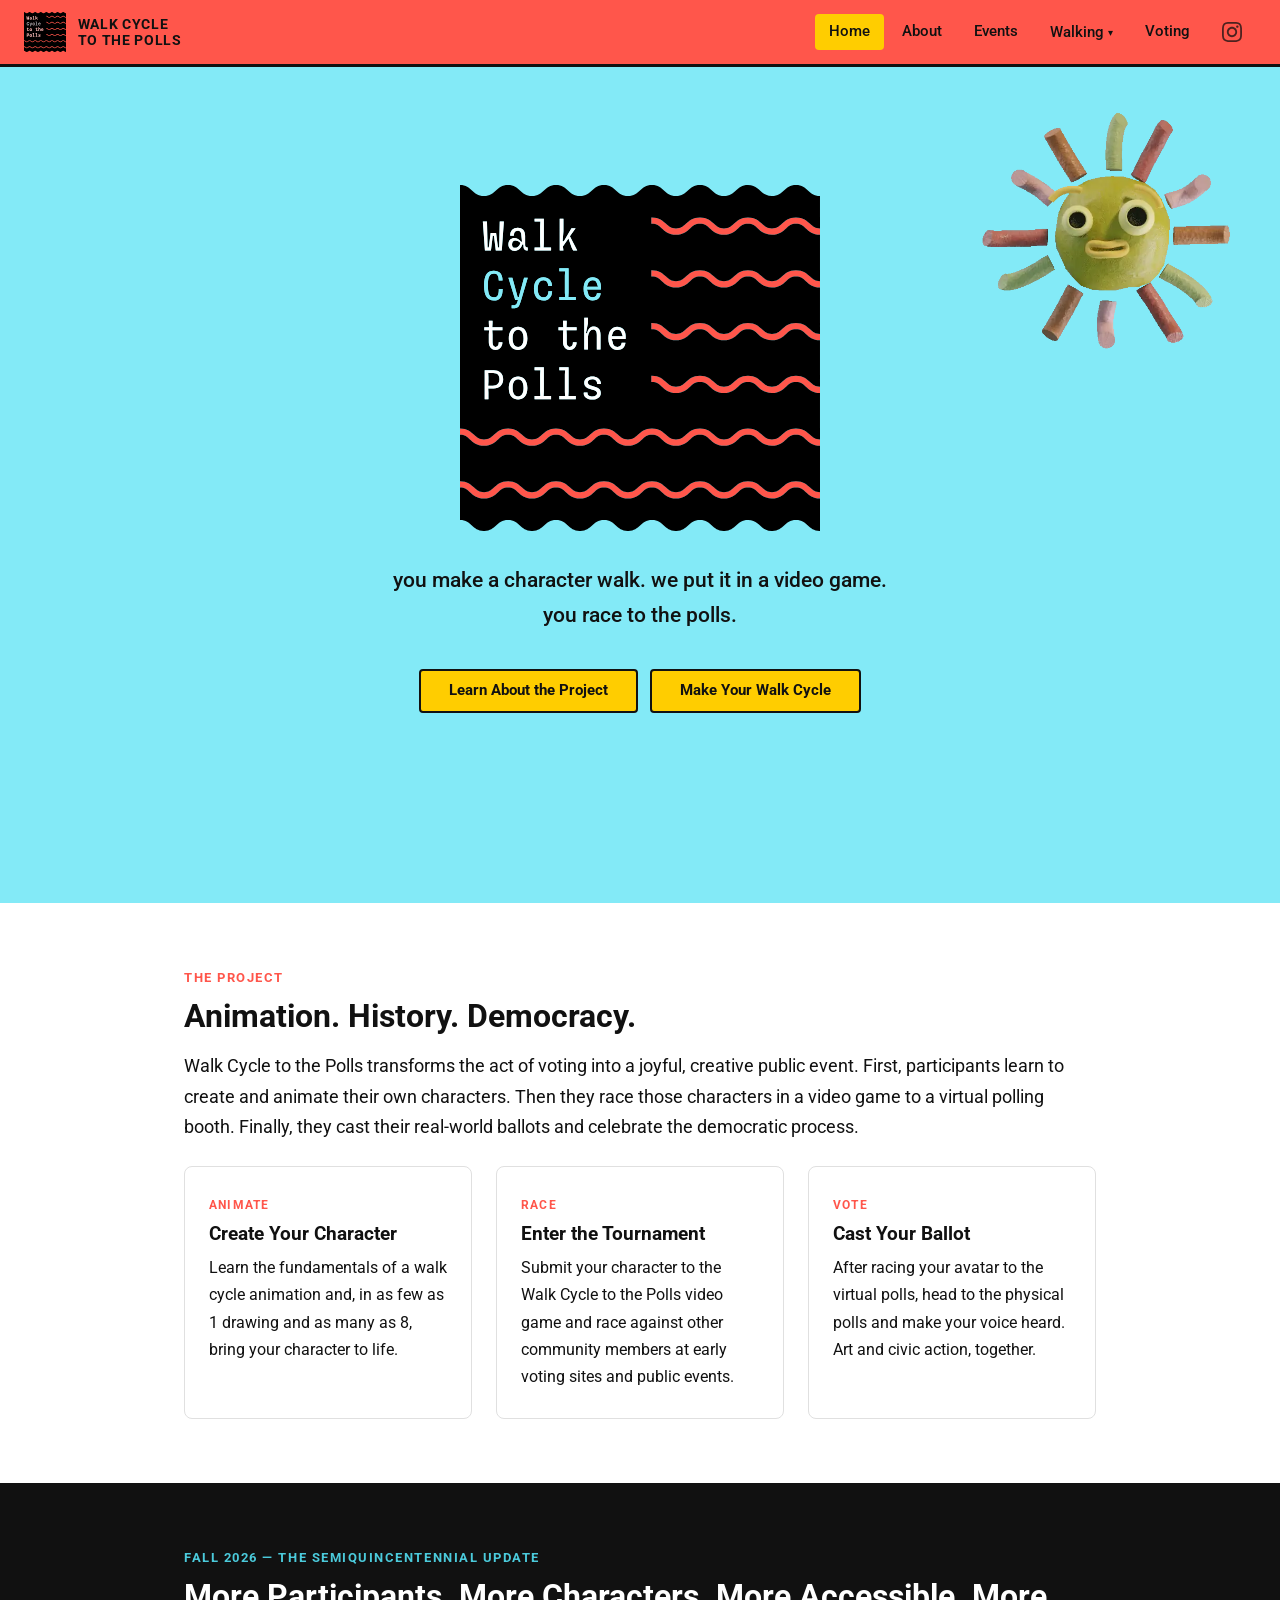
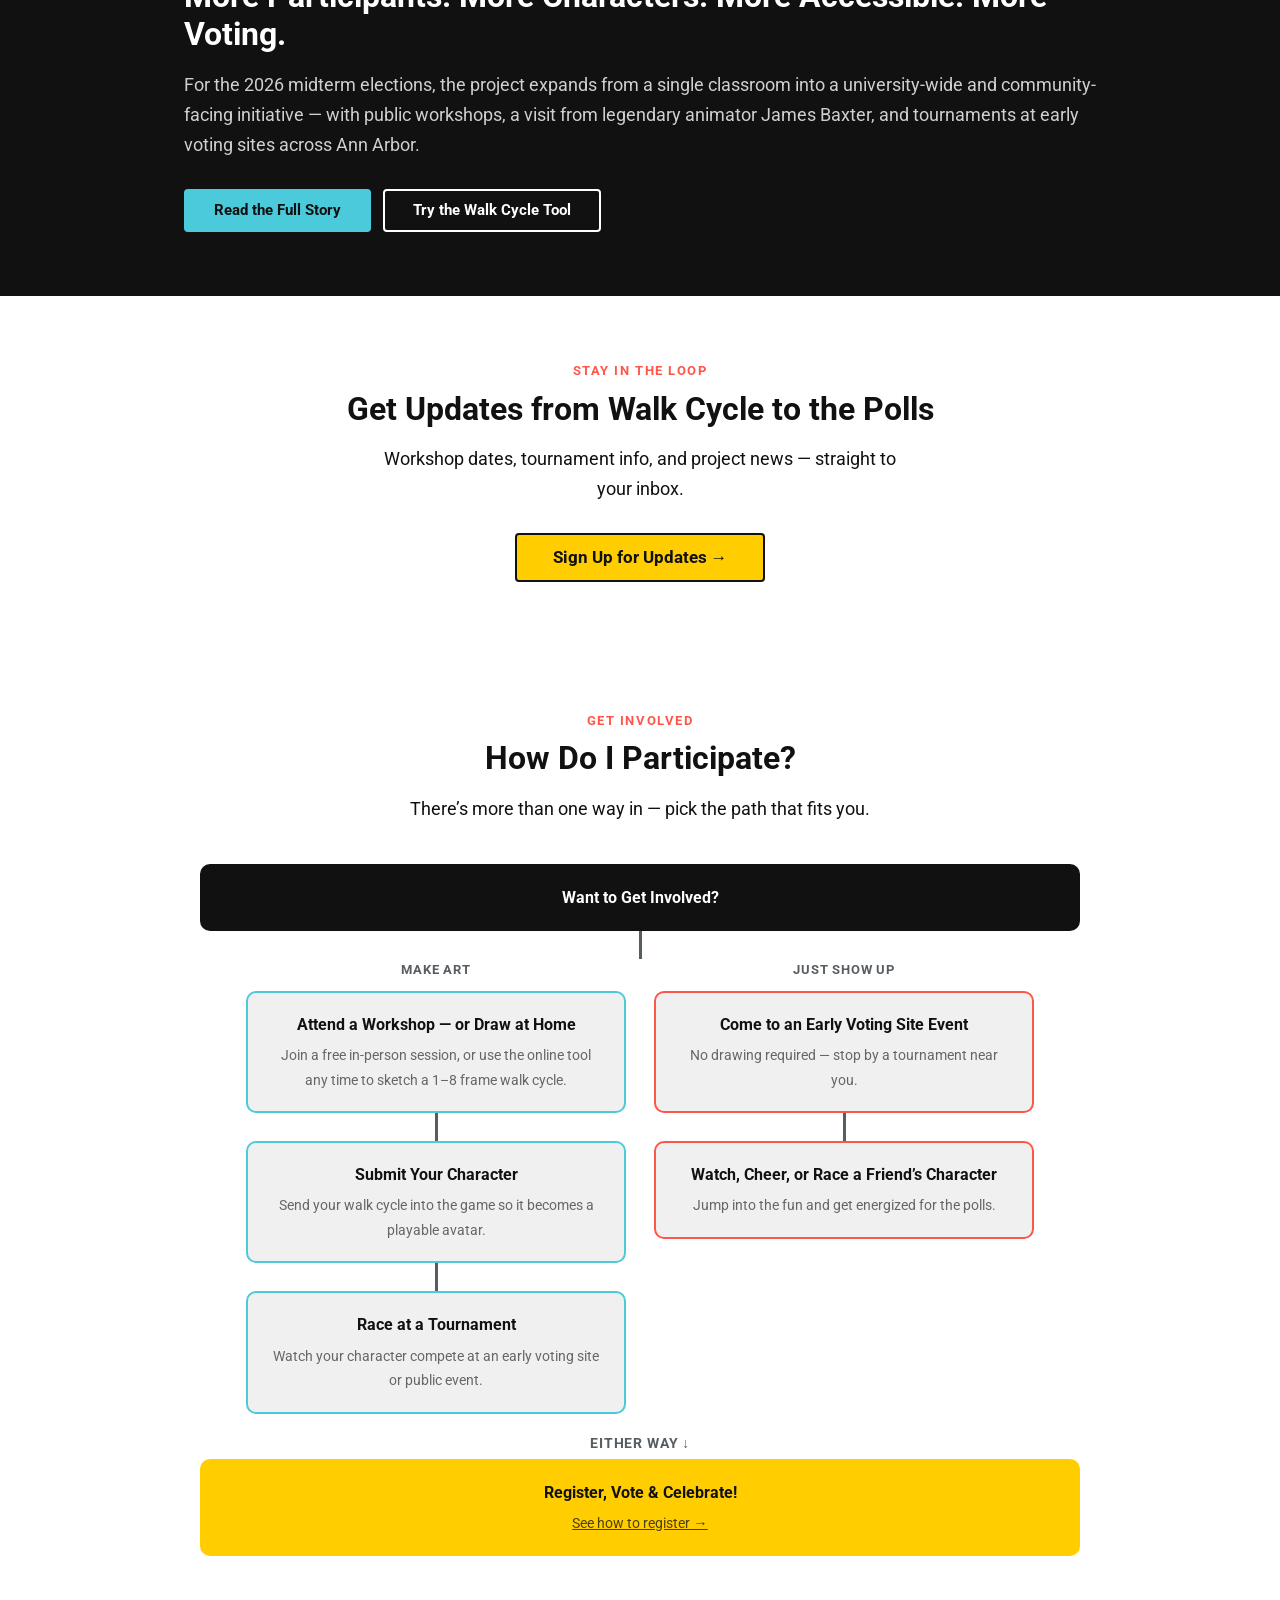
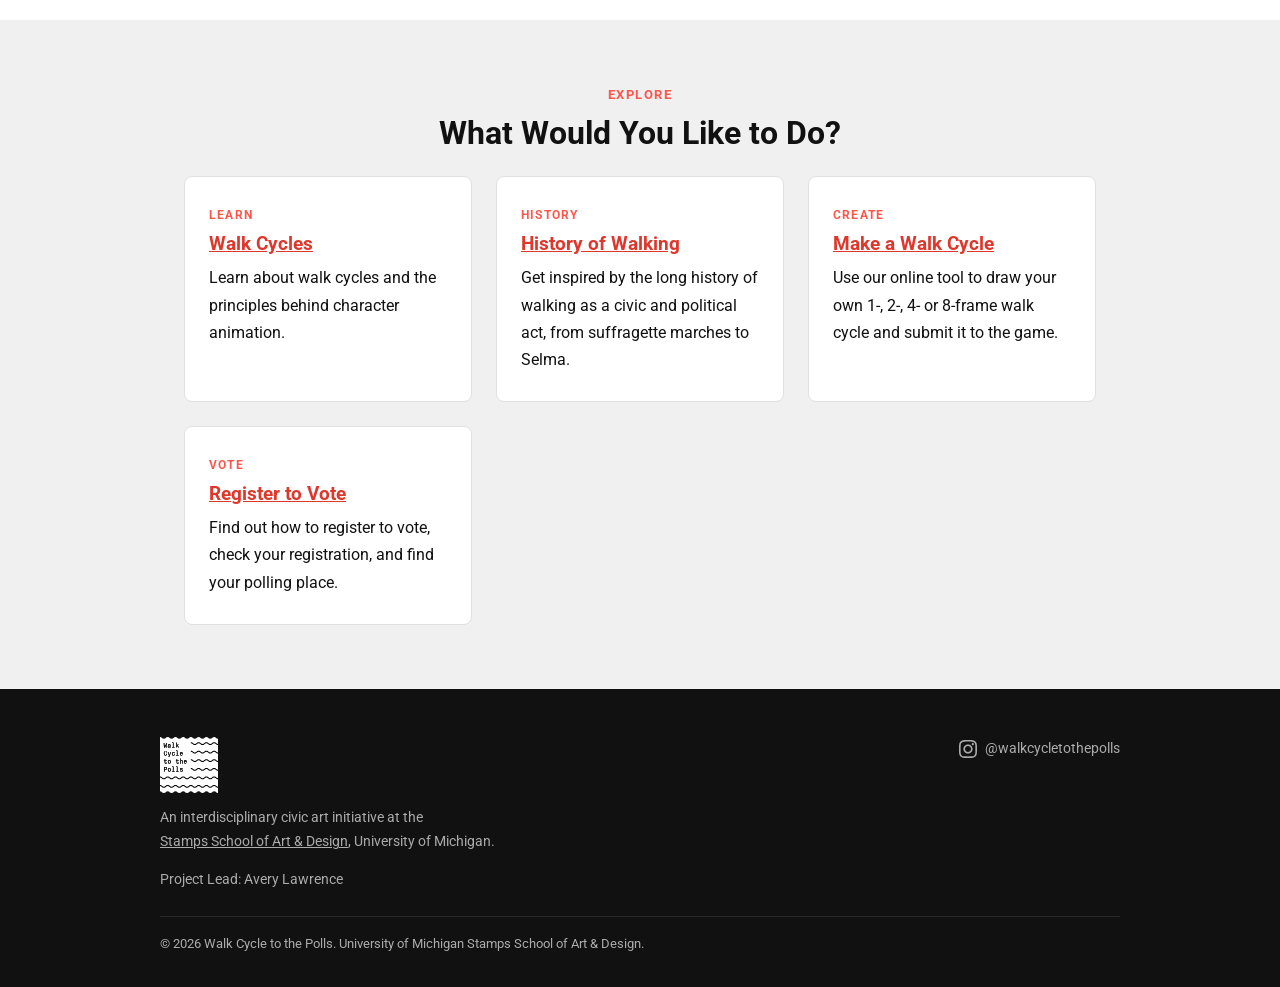
==== index.html @ 1e825559 "Add sun character, How to Submit page, and Sprite Sheet Maker - Home hero: animated blinking sun pin" ====
<!DOCTYPE html>
<html lang="en">
<head>
  <meta charset="UTF-8">
  <meta name="theme-color" content="#ff564b">
  <meta name="viewport" content="width=device-width, initial-scale=1.0">
  <link rel="icon" href="/favicon.ico" sizes="any">
  <link rel="icon" type="image/png" sizes="32x32" href="/favicon-32x32.png">
  <link rel="icon" type="image/png" sizes="16x16" href="/favicon-16x16.png">
  <link rel="apple-touch-icon" href="/apple-touch-icon.png">
  <meta name="description" content="Walk Cycle to the Polls — an animation project and civic celebration bridging walk cycles, civic history, and voter participation.">
  <title>Walk Cycle to the Polls</title>
  <link rel="preconnect" href="https://fonts.googleapis.com">
  <link rel="preconnect" href="https://fonts.gstatic.com" crossorigin>
  <link href="https://fonts.googleapis.com/css2?family=Roboto:wght@400;500;700;900&display=swap" rel="stylesheet">
  <link rel="stylesheet" href="css/style.css?v=12">
  <!-- Open Graph -->
  <meta property="og:type" content="website">
  <meta property="og:title" content="Walk Cycle to the Polls">
  <meta property="og:description" content="An animation project and civic celebration bridging walk cycles, civic history, and voter participation.">
  <meta property="og:image" content="https://www.walkcycletothepolls.com/images/social/og-preview.png">
  <meta property="og:image:width" content="1200">
  <meta property="og:image:height" content="630">
  <meta property="og:url" content="https://www.walkcycletothepolls.com">
  <!-- Twitter -->
  <meta name="twitter:card" content="summary_large_image">
  <meta name="twitter:title" content="Walk Cycle to the Polls">
  <meta name="twitter:description" content="An animation project and civic celebration bridging walk cycles, civic history, and voter participation.">
  <meta name="twitter:image" content="https://www.walkcycletothepolls.com/images/social/og-preview.png">
</head>
<body>

  <a class="skip-link" href="#main-content">Skip to main content</a>

  <!-- Navigation -->
  <nav aria-label="Main navigation">
    <div class="nav-inner">
    <a href="index.html" class="nav-logo" aria-label="Walk Cycle to the Polls — home">
      <img src="graphics/WCTTP-logo-STANDARD.svg" alt="Walk Cycle to the Polls logo">
      <span class="nav-logo-text">Walk Cycle<br>to the Polls</span>
    </a>
    <button class="nav-toggle" id="nav-toggle" aria-expanded="false" aria-controls="nav-links" aria-label="Open menu">☰</button>
    <ul class="nav-links" id="nav-links" role="list">
      <li><a href="index.html" class="active">Home</a></li>
      <li><a href="about.html">About</a></li>
      <li><a href="events.html">Events</a></li>
      <li>
        <button class="nav-parent" aria-expanded="false" aria-haspopup="true">
          Walking <span class="nav-arrow" aria-hidden="true">▾</span>
        </button>
        <ul class="dropdown" role="list">
          <li><a href="walking/walk-cycles.html">Walk Cycles</a></li>
          <li><a href="walking/history.html">History of Walking</a></li>
          <li><a href="walking/make-a-walk-cycle.html">Make a Walk Cycle</a></li>
          <li><a href="walking/how-to-submit.html">How to Submit</a></li>
          <li><a href="walking/sprite-sheet-maker.html">Sprite Sheet Maker</a></li>
          <li><a href="walking/upload-walk-cycle.html">Contribute to the Game!</a></li>
        </ul>
      </li>
      <li><a href="voting.html">Voting</a></li>
      <li>
        <a class="nav-instagram" href="https://www.instagram.com/walkcycletothepolls" target="_blank" rel="noopener noreferrer" aria-label="Walk Cycle to the Polls on Instagram">
          <svg aria-hidden="true" width="20" height="20" viewBox="0 0 24 24" fill="currentColor">
            <path d="M12 2.163c3.204 0 3.584.012 4.85.07 3.252.148 4.771 1.691 4.919 4.919.058 1.265.069 1.645.069 4.849 0 3.205-.012 3.584-.069 4.849-.149 3.225-1.664 4.771-4.919 4.919-1.266.058-1.644.07-4.85.07-3.204 0-3.584-.012-4.849-.07-3.26-.149-4.771-1.699-4.919-4.92-.058-1.265-.07-1.644-.07-4.849 0-3.204.013-3.583.07-4.849.149-3.227 1.664-4.771 4.919-4.919 1.266-.057 1.645-.069 4.849-.069zm0-2.163c-3.259 0-3.667.014-4.947.072-4.358.2-6.78 2.618-6.98 6.98-.059 1.281-.073 1.689-.073 4.948 0 3.259.014 3.668.072 4.948.2 4.358 2.618 6.78 6.98 6.98 1.281.058 1.689.072 4.948.072 3.259 0 3.668-.014 4.948-.072 4.354-.2 6.782-2.618 6.979-6.98.059-1.28.073-1.689.073-4.948 0-3.259-.014-3.667-.072-4.947-.196-4.354-2.617-6.78-6.979-6.98-1.281-.059-1.69-.073-4.949-.073zm0 5.838c-3.403 0-6.162 2.759-6.162 6.162s2.759 6.163 6.162 6.163 6.162-2.759 6.162-6.163c0-3.403-2.759-6.162-6.162-6.162zm0 10.162c-2.209 0-4-1.79-4-4 0-2.209 1.791-4 4-4s4 1.791 4 4c0 2.21-1.791 4-4 4zm6.406-11.845c-.796 0-1.441.645-1.441 1.44s.645 1.44 1.441 1.44c.795 0 1.439-.645 1.439-1.44s-.644-1.44-1.439-1.44z"/>
          </svg>
        </a>
      </li>
    </ul>
    </div>
  </nav>

  <div class="page-wrapper">
    <main id="main-content">

      <!-- Hero -->
      <section class="hero" aria-label="Welcome">
        <div class="hero__logo-wrap">
          <!-- Blinking sun character — pinned to the top-right of the sky on desktop; on phones it hugs the logo's top-right corner. Sits behind the logo where they overlap. -->
          <picture class="hero__sun" aria-hidden="true">
            <source srcset="images/sun-character/SUN-v2-static.webp" media="(prefers-reduced-motion: reduce)" type="image/webp">
            <source srcset="images/sun-character/SUN-v2-BLINKING.webp" type="image/webp">
            <img src="images/sun-character/SUN-v2-BLINKING-64frames-12fps.gif" alt="" width="512" height="512">
          </picture>
          <img
            class="hero__logo"
            src="graphics/WCTTP-logo-STANDARD.svg"
            alt="Walk Cycle to the Polls logo"
          >
        </div>
        <p class="hero__tagline">you make a character walk. we put it in a video game. you race to the polls.</p>
        <div class="btn-group" style="justify-content:center; position:relative; z-index:2;">
          <a class="btn btn--black" href="about.html">Learn About the Project</a>
          <a class="btn btn--white" href="walking/make-a-walk-cycle.html">Make Your Walk Cycle</a>
        </div>

        <!-- Walking character parade — student walk cycles, Stamps School of Art & Design, U-M -->
        <div class="hero__character-strip" aria-hidden="true" id="parade-strip"></div>

        <script>
          (function() {
            if (window.matchMedia('(prefers-reduced-motion: reduce)').matches) return;

            var paradeGifs = [
              'images/Fuqua-Cal-WALK.2-transparent.gif',
              'images/Biebel-Grace-P.3-FINAL.gif',
              'images/Gasser-Elisa-P.3-FINAL.gif',
              'images/Glynn-Olivia-P.3-FINAL.gif',
              'images/Hoppe-Jane-P.3-FINAL.gif',
              'images/Moreno-Ivan-P.3-FINAL.gif',
              'images/Muqit-Shafiq-P.3-FINAL.gif',
              'images/Nguyen-Alex-P.3-FINAL.gif',
              'images/Peng-Michelle-P.3-FINAL.gif',
              'images/St.Cyr-Oliver-P.3-FINAL.gif',
              'images/Weinberg-Veronica-P.3-FINAL.gif',
              'images/White-Nala-P.3-FINAL.gif',
              'images/Williamson-Sophia-P.3-FINAL.gif'
            ];

            paradeGifs.sort(function() { return Math.random() - 0.5; });

            var strip = document.getElementById('parade-strip');
            var screenW = window.innerWidth;
            var endX = screenW + 140; // destination: just off-screen right

            function launch(img, speed) {
              var dist = endX + 120; // total pixels to travel from -120px to endX
              img.style.transition = 'none';
              img.style.left = '-120px'; // start off-screen left
              // Double rAF ensures the browser paints the reset position before the transition begins
              requestAnimationFrame(function() {
                requestAnimationFrame(function() {
                  img.style.transition = 'left ' + (dist / speed).toFixed(1) + 's linear';
                  img.style.left = endX + 'px';
                });
              });
            }

            paradeGifs.forEach(function(src, i) {
              var img = document.createElement('img');
              img.src = src;
              img.alt = '';
              img.setAttribute('role', 'presentation');
              img.style.cssText = 'position:absolute;bottom:0;height:90px;width:auto;left:-120px;';
              strip.appendChild(img);

              // Each character gets a slightly different speed (100–140px/s) so they drift apart over time
              var speed = 100 + Math.random() * 40;

              // Stagger entries: 1.2 s apart so the screen fills naturally rather than flooding all at once
              setTimeout(function() {
                launch(img, speed);
                img.addEventListener('transitionend', function() { launch(img, speed); });
              }, i * 1200);
            });
          })();
        </script>

      </section>

      <!-- What is WCTTP -->
      <section class="section" aria-labelledby="intro-heading">
        <div class="container">
          <span class="eyebrow">The Project</span>
          <h2 id="intro-heading">Animation. History. Democracy.</h2>
          <p class="lead">Walk Cycle to the Polls transforms the act of voting into a joyful, creative public event. First, participants learn to create and animate their own characters. Then they race those characters in a video game to a virtual polling booth. Finally, they cast their real-world ballots and celebrate the democratic process.</p>
          <div class="card-grid mt-24">
            <div class="card">
              <div class="card__label">Animate</div>
              <h3>Create Your Character</h3>
              <p>Learn the fundamentals of a walk cycle animation and, in as few as 1 drawing and as many as 8, bring your character to life.</p>
            </div>
            <div class="card">
              <div class="card__label">Race</div>
              <h3>Enter the Tournament</h3>
              <p>Submit your character to the Walk Cycle to the Polls video game and race against other community members at early voting sites and public events.</p>
            </div>
            <div class="card">
              <div class="card__label">Vote</div>
              <h3>Cast Your Ballot</h3>
              <p>After racing your avatar to the virtual polls, head to the physical polls and make your voice heard. Art and civic action, together.</p>
            </div>
          </div>
        </div>
      </section>

      <!-- 2026 highlight -->
      <section class="section section--black" aria-labelledby="2026-heading">
        <div class="container">
          <span class="eyebrow">Fall 2026 — The Semiquincentennial Update</span>
          <h2 id="2026-heading" style="color:var(--white);">More Participants. More Characters. More Accessible. More Voting.</h2>
          <p class="lead" style="color:rgba(255,255,255,0.8);">For the 2026 midterm elections, the project expands from a single classroom into a university-wide and community-facing initiative — with public workshops, a visit from legendary animator James Baxter, and tournaments at early voting sites across Ann Arbor.</p>
          <div class="btn-group">
            <a class="btn btn--orange" href="about.html">Read the Full Story</a>
            <a class="btn btn--outline-white" href="walking/make-a-walk-cycle.html">Try the Walk Cycle Tool</a>
          </div>
        </div>
      </section>

      <!-- Stay in the Loop -->
      <section class="section" aria-labelledby="signup-heading">
        <div class="container text-center">
          <span class="eyebrow">Stay in the Loop</span>
          <h2 id="signup-heading">Get Updates from Walk Cycle to the Polls</h2>
          <p class="lead" style="max-width:520px; margin:12px auto 28px;">Workshop dates, tournament info, and project news — straight to your inbox.</p>
          <a
            class="btn btn--black"
            href="https://docs.google.com/forms/d/e/1FAIpQLScWQFDRftqZCxOscR_pRrbF4Js5421euI5GrYRLT9opeWxnPw/viewform"
            target="_blank"
            rel="noopener noreferrer"
            style="font-size:1.05rem; padding:14px 36px;"
          >Sign Up for Updates &rarr;</a>
        </div>
      </section>

      <!-- How Do I Participate? flow chart -->
      <section class="section" aria-labelledby="participate-heading">
        <div class="container text-center">
          <span class="eyebrow">Get Involved</span>
          <h2 id="participate-heading">How Do I Participate?</h2>
          <p class="lead" style="max-width:640px; margin:12px auto 0;">There&rsquo;s more than one way in &mdash; pick the path that fits you.</p>

          <div class="flowchart">
            <div class="flowchart-node flowchart-node--start">Want to Get Involved?</div>
            <div class="flowchart-arrow-down" aria-hidden="true"></div>

            <div class="flowchart-branches">
              <div class="flowchart-lane">
                <div class="flowchart-lane-label">Make Art</div>
                <div class="flowchart-node flowchart-node--teal">
                  Attend a Workshop &mdash; or Draw at Home
                  <p>Join a free in-person session, or use the online tool any time to sketch a 1&ndash;8 frame walk cycle.</p>
                </div>
                <div class="flowchart-arrow-down" aria-hidden="true"></div>
                <div class="flowchart-node flowchart-node--teal">
                  Submit Your Character
                  <p>Send your walk cycle into the game so it becomes a playable avatar.</p>
                </div>
                <div class="flowchart-arrow-down" aria-hidden="true"></div>
                <div class="flowchart-node flowchart-node--teal">
                  Race at a Tournament
                  <p>Watch your character compete at an early voting site or public event.</p>
                </div>
              </div>

              <div class="flowchart-lane">
                <div class="flowchart-lane-label">Just Show Up</div>
                <div class="flowchart-node flowchart-node--coral">
                  Come to an Early Voting Site Event
                  <p>No drawing required &mdash; stop by a tournament near you.</p>
                </div>
                <div class="flowchart-arrow-down" aria-hidden="true"></div>
                <div class="flowchart-node flowchart-node--coral">
                  Watch, Cheer, or Race a Friend&rsquo;s Character
                  <p>Jump into the fun and get energized for the polls.</p>
                </div>
              </div>
            </div>

            <div class="flowchart-converge">Either way &darr;</div>
            <div class="flowchart-node flowchart-node--final">
              Register, Vote &amp; Celebrate!
              <p style="color:var(--black); opacity:0.75;"><a href="voting.html" style="color:var(--black);">See how to register &rarr;</a></p>
            </div>
          </div>
        </div>
      </section>

      <!-- Quick links -->
      <section class="section section--gray" aria-labelledby="explore-heading">
        <div class="container text-center">
          <span class="eyebrow">Explore</span>
          <h2 id="explore-heading">What Would You Like to Do?</h2>
          <div class="card-grid mt-24" style="text-align:left;">
            <div class="card">
              <div class="card__label">Learn</div>
              <h3><a href="walking/walk-cycles.html">Walk Cycles</a></h3>
              <p>Learn about walk cycles and the principles behind character animation.</p>
            </div>
            <div class="card">
              <div class="card__label">History</div>
              <h3><a href="walking/history.html">History of Walking</a></h3>
              <p>Get inspired by the long history of walking as a civic and political act, from suffragette marches to Selma.</p>
            </div>
            <div class="card">
              <div class="card__label">Create</div>
              <h3><a href="walking/make-a-walk-cycle.html">Make a Walk Cycle</a></h3>
              <p>Use our online tool to draw your own 1-, 2-, 4- or 8-frame walk cycle and submit it to the game.</p>
            </div>
            <div class="card">
              <div class="card__label">Vote</div>
              <h3><a href="voting.html">Register to Vote</a></h3>
              <p>Find out how to register to vote, check your registration, and find your polling place.</p>
            </div>
          </div>
        </div>
      </section>

    </main>

    <!-- Footer -->
    <footer>
      <div class="footer-inner">
        <div>
          <div class="footer-logo">
            <img src="graphics/WCTTP-logo-White.svg" alt="Walk Cycle to the Polls">
          </div>
          <div class="footer-copy">
            <p>An interdisciplinary civic art initiative at the<br>
            <a href="https://stamps.umich.edu" target="_blank" rel="noopener noreferrer">Stamps School of Art &amp; Design</a>,
            University of Michigan.</p>
            <p class="mt-8">Project Lead: Avery Lawrence</p>
          </div>
        </div>
        <div class="footer-social">
          <a href="https://www.instagram.com/walkcycletothepolls" target="_blank" rel="noopener noreferrer" aria-label="Walk Cycle to the Polls on Instagram">
            <svg aria-hidden="true" width="18" height="18" viewBox="0 0 24 24" fill="currentColor">
              <path d="M12 2.163c3.204 0 3.584.012 4.85.07 3.252.148 4.771 1.691 4.919 4.919.058 1.265.069 1.645.069 4.849 0 3.205-.012 3.584-.069 4.849-.149 3.225-1.664 4.771-4.919 4.919-1.266.058-1.644.07-4.85.07-3.204 0-3.584-.012-4.849-.07-3.26-.149-4.771-1.699-4.919-4.92-.058-1.265-.07-1.644-.07-4.849 0-3.204.013-3.583.07-4.849.149-3.227 1.664-4.771 4.919-4.919 1.266-.057 1.645-.069 4.849-.069zm0-2.163c-3.259 0-3.667.014-4.947.072-4.358.2-6.78 2.618-6.98 6.98-.059 1.281-.073 1.689-.073 4.948 0 3.259.014 3.668.072 4.948.2 4.358 2.618 6.78 6.98 6.98 1.281.058 1.689.072 4.948.072 3.259 0 3.668-.014 4.948-.072 4.354-.2 6.782-2.618 6.979-6.98.059-1.28.073-1.689.073-4.948 0-3.259-.014-3.667-.072-4.947-.196-4.354-2.617-6.78-6.979-6.98-1.281-.059-1.69-.073-4.949-.073zm0 5.838c-3.403 0-6.162 2.759-6.162 6.162s2.759 6.163 6.162 6.163 6.162-2.759 6.162-6.163c0-3.403-2.759-6.162-6.162-6.162zm0 10.162c-2.209 0-4-1.79-4-4 0-2.209 1.791-4 4-4s4 1.791 4 4c0 2.21-1.791 4-4 4zm6.406-11.845c-.796 0-1.441.645-1.441 1.44s.645 1.44 1.441 1.44c.795 0 1.439-.645 1.439-1.44s-.644-1.44-1.439-1.44z"/>
            </svg>
            @walkcycletothepolls
          </a>
        </div>
      </div>
      <div class="footer-bottom">
        <p>&copy; 2026 Walk Cycle to the Polls. University of Michigan Stamps School of Art &amp; Design.</p>
      </div>
    </footer>
  </div>

  <script src="js/nav.js"></script>
</body>
</html>
---- css/style.css ----
/* ── Walk Cycle to the Polls — Main Stylesheet ─────────────────────────── */

/* Google Fonts loaded in HTML <head> */

:root {
  --orange:      #4bcadb;
  --orange-dark: #3ab8c9;
  --black:       #111111;
  --white:       #FFFFFF;
  --purple:      #ff564b;
  --purple-dark: #e0372c;
  --gray-light:  #f0f0f0;
  --gray-mid:    #E0E0E0;
  --gray:        #666666;
  --text:        #111111;

  --coral:       #ff564b;
  --coral-light: #fa8070;
  --teal:        #4bcadb;
  --teal-dark:   #2f5669;
  --teal-mid:    #40a1b1;
  --yellow:      #ffcd00;
  --charcoal:    #565e62;
  --cream:       #f0f0f0;

  --font: 'Roboto', Arial, sans-serif;
  --nav-height: 64px;
}

/* ── Reset & Base ──────────────────────────────────────────────────────── */
*, *::before, *::after { box-sizing: border-box; margin: 0; padding: 0; }

html { scroll-behavior: smooth; }

body {
  font-family: var(--font);
  font-size: 1rem;
  line-height: 1.7;
  color: var(--text);
  background: var(--white);
}

img { max-width: 100%; height: auto; display: block; }

a {
  color: var(--purple-dark);
  text-decoration: underline;
}
a:hover { color: var(--orange-dark); }
a:focus-visible {
  outline: 3px solid var(--orange);
  outline-offset: 3px;
  border-radius: 2px;
}

/* ── Skip Link (accessibility) ────────────────────────────────────────── */
.skip-link {
  position: absolute;
  top: -100px;
  left: 0;
  background: var(--black);
  color: var(--white);
  padding: 10px 20px;
  font-weight: 700;
  z-index: 9999;
  text-decoration: none;
}
.skip-link:focus { top: 0; }

/* ── Navigation ───────────────────────────────────────────────────────── */
nav {
  position: sticky;
  top: 0;
  z-index: 100;
  background: var(--coral);
  border-bottom: 3px solid var(--black);
}

.nav-inner {
  height: var(--nav-height);
  display: flex;
  align-items: center;
  padding: 0 24px;
  gap: 0;
}

.nav-logo {
  display: flex;
  align-items: center;
  gap: 12px;
  text-decoration: none;
  flex-shrink: 0;
  margin-right: auto;
}
.nav-logo img {
  height: 40px;
  width: auto;
}
.nav-logo-text {
  color: var(--black);
  font-size: 0.85rem;
  font-weight: 700;
  line-height: 1.2;
  text-transform: uppercase;
  letter-spacing: 0.05em;
  display: none; /* shown on larger screens */
}

.nav-links {
  display: flex;
  align-items: center;
  list-style: none;
  gap: 4px;
}

.nav-links > li {
  position: relative;
}

.nav-links > li > a,
.nav-links > li > button.nav-parent {
  display: flex;
  align-items: center;
  gap: 4px;
  height: 36px;
  padding: 0 14px;
  color: var(--black);
  text-decoration: none;
  font-size: 0.95rem;
  font-weight: 500;
  background: none;
  border: none;
  cursor: pointer;
  border-radius: 4px;
  transition: background 0.15s, color 0.15s;
  white-space: nowrap;
  font-family: var(--font);
  box-sizing: border-box;
}
.nav-links > li > a:hover,
.nav-links > li > button.nav-parent:hover,
.nav-links > li > a:focus-visible,
.nav-links > li > button.nav-parent:focus-visible {
  background: var(--yellow);
  color: var(--black);
  outline: none;
}
.nav-links > li > a.active,
.nav-links > li > button.nav-parent.active {
  background: var(--yellow);
  color: var(--black);
}

.nav-arrow {
  font-size: 0.6rem;
  transition: transform 0.2s;
  display: inline-block;
}
.nav-parent[aria-expanded="true"] .nav-arrow {
  transform: rotate(180deg);
}

/* Dropdown */
.dropdown {
  position: absolute;
  top: calc(100% + 4px);
  left: 0;
  background: var(--black);
  border: 1px solid rgba(255,255,255,0.15);
  border-radius: 6px;
  min-width: 200px;
  list-style: none;
  padding: 6px 0;
  opacity: 0;
  visibility: hidden;
  transform: translateY(-6px);
  transition: opacity 0.15s, transform 0.15s, visibility 0.15s;
  box-shadow: 0 8px 24px rgba(0,0,0,0.4);
}
.dropdown.open {
  opacity: 1;
  visibility: visible;
  transform: translateY(0);
}
.dropdown li a {
  display: block;
  padding: 10px 18px;
  color: var(--white);
  text-decoration: none;
  font-size: 0.9rem;
  transition: background 0.12s, color 0.12s;
}
.dropdown li a:hover,
.dropdown li a:focus-visible {
  background: var(--yellow);
  color: var(--black);
  outline: none;
}

/* Hamburger */
.nav-toggle {
  display: none;
  background: none;
  border: none;
  cursor: pointer;
  padding: 8px;
  color: var(--black);
  font-size: 1.5rem;
  line-height: 1;
  margin-left: 12px;
  border-radius: 4px;
}
.nav-toggle:focus-visible {
  outline: 2px solid var(--yellow);
}

/* Instagram link in nav */
.nav-instagram {
  display: flex;
  align-items: center;
  padding: 8px 12px;
  color: var(--black);
  text-decoration: none;
  opacity: 0.75;
  transition: opacity 0.15s, color 0.15s;
  font-size: 1.2rem;
}
.nav-instagram:hover { opacity: 1; color: var(--black); }

/* ── Mobile nav ───────────────────────────────────────────────────────── */
@media (max-width: 768px) {
  .nav-inner {
    padding-left: 16px;
    padding-right: 16px;
  }

  .nav-toggle { display: flex; }

  .nav-links {
    position: fixed;
    top: -100vh;
    left: 0; right: 0;
    background: var(--coral);
    flex-direction: column;
    align-items: stretch;
    padding: 12px 0 24px;
    gap: 0;
    border-top: 1px solid rgba(0,0,0,0.12);
    transition: top 0.25s ease;
    max-height: calc(100vh - var(--nav-height));
    overflow-y: auto;
  }
  .nav-links.open {
    top: var(--nav-height);
  }
  .nav-links > li > a,
  .nav-links > li > button.nav-parent {
    padding: 12px 24px;
    font-size: 1rem;
    border-radius: 0;
    justify-content: space-between;
    width: 100%;
  }
  .dropdown {
    position: static;
    border: none;
    box-shadow: none;
    background: rgba(0,0,0,0.05);
    opacity: 1;
    visibility: visible;
    transform: none;
    border-radius: 0;
    padding: 0;
    display: none;
  }
  .dropdown.open { display: block; }
  .dropdown li a { padding: 10px 40px; }
  .nav-instagram { padding: 12px 24px; }
}

@media (min-width: 900px) {
  .nav-logo-text { display: block; }
}

/* ── Page layout ──────────────────────────────────────────────────────── */
.page-wrapper {
  min-height: calc(100vh - var(--nav-height));
  display: flex;
  flex-direction: column;
}

main {
  flex: 1;
}

.container {
  max-width: 960px;
  margin: 0 auto;
  padding: 0 24px;
}

.container--wide {
  max-width: 1200px;
  margin: 0 auto;
  padding: 0 24px;
}

/* ── Section spacing ──────────────────────────────────────────────────── */
.section {
  padding: 64px 0;
}
.section--orange {
  background: var(--orange);
  color: var(--black);
}
.section--black {
  background: var(--black);
  color: var(--white);
}
.section--gray {
  background: var(--gray-light);
}

/* ── Typography ───────────────────────────────────────────────────────── */
h1 { font-size: clamp(2rem, 5vw, 3.2rem); font-weight: 900; line-height: 1.1; }
h2 { font-size: clamp(1.5rem, 3vw, 2rem); font-weight: 700; line-height: 1.2; margin-bottom: 0.5em; }
h3 { font-size: 1.2rem; font-weight: 700; line-height: 1.3; margin-bottom: 0.4em; }
h4 { font-size: 1rem; font-weight: 700; margin-bottom: 0.3em; }

p { margin-bottom: 1em; }
p:last-child { margin-bottom: 0; }

.lead {
  font-size: 1.15rem;
  line-height: 1.65;
  font-weight: 400;
}

.eyebrow {
  font-size: 0.8rem;
  font-weight: 700;
  letter-spacing: 0.12em;
  text-transform: uppercase;
  color: var(--purple);
  margin-bottom: 8px;
  display: block;
}
.section--black .eyebrow { color: var(--orange); }
.section--orange .eyebrow { color: var(--black); opacity: 0.6; }

/* ── Buttons ──────────────────────────────────────────────────────────── */
.btn {
  display: inline-block;
  padding: 12px 28px;
  font-family: var(--font);
  font-size: 0.95rem;
  font-weight: 700;
  text-decoration: none;
  border-radius: 4px;
  border: 2px solid transparent;
  cursor: pointer;
  transition: background 0.15s, color 0.15s, border-color 0.15s;
  line-height: 1;
}
.btn:focus-visible {
  outline: 3px solid var(--orange);
  outline-offset: 3px;
}
.btn--orange {
  background: var(--orange);
  color: var(--black);
  border-color: var(--orange);
}
.btn--orange:hover { background: var(--orange-dark); border-color: var(--orange-dark); color: var(--black); }
.btn--black {
  background: var(--yellow);
  color: var(--black);
  border-color: var(--black);
}
.btn--black:hover { background: #e6b800; border-color: var(--black); color: var(--black); }
.btn--white {
  background: var(--yellow);
  color: var(--black);
  border-color: var(--black);
}
.btn--white:hover { background: #e6b800; border-color: var(--black); color: var(--black); }
.btn--outline-white {
  background: transparent;
  color: var(--white);
  border-color: var(--white);
}
.btn--outline-white:hover { background: var(--white); color: var(--black); }
.btn--purple {
  background: var(--purple);
  color: var(--white);
  border-color: var(--purple);
}
.btn--purple:hover { background: var(--purple-dark); border-color: var(--purple-dark); color: var(--white); }

.btn-group {
  display: flex;
  flex-wrap: wrap;
  gap: 12px;
  margin-top: 28px;
}

/* ── Hero (home page) ─────────────────────────────────────────────────── */
.hero {
  background: #83eaf7;
  min-height: calc(100vh - var(--nav-height));
  display: flex;
  flex-direction: column;
  align-items: center;
  justify-content: center;
  position: relative;
  overflow: hidden;
  text-align: center;
  padding: 48px 24px 120px;
}

.hero__logo {
  width: min(360px, 80vw);
  margin: 0 auto 32px;
  position: relative;
  z-index: 2;
}

.hero__tagline {
  font-size: clamp(1rem, 2.5vw, 1.3rem);
  font-weight: 500;
  color: var(--black);
  max-width: 520px;
  margin: 0 auto 8px;
  position: relative;
  z-index: 2;
}

/* Sun character — 75% of the hero logo's width, locked to the top-right of the sky.
   z-index 1 keeps it behind the logo (z-index 2) where they overlap on narrow screens. */
.hero__sun {
  position: absolute;
  top: clamp(8px, 3vw, 32px);
  right: clamp(8px, 3vw, 40px);
  width: min(270px, 60vw);
  z-index: 1;
  pointer-events: none;
}
/* Phones: shrink the sun and anchor it to the logo's top-right corner (instead of the hero's),
   so the logo overlaps just its lower-left rays no matter how tall the screen is.
   Desktop: .hero__logo-wrap is static, so the sun stays pinned to the hero corner. */
@media (max-width: 600px) {
  .hero__logo-wrap { position: relative; margin-top: 12vw; }
  .hero__sun { width: 28vw; top: -20vw; right: -8vw; }
}
.hero__sun img { width: 100%; height: auto; }

/* Wavy line background — echoes the logo motif */
.hero__waves {
  position: absolute;
  bottom: 0;
  left: 0;
  right: 0;
  height: 120px;
  z-index: 1;
  pointer-events: none;
}

/* Walking character strip */
.hero__character-strip {
  position: absolute;
  bottom: 40px;
  left: 0;
  right: 0;
  height: 100px;
  overflow: hidden;
  z-index: 2;
  pointer-events: none;
}


/* ── Page hero (inner pages) ──────────────────────────────────────────── */
.page-hero {
  background: var(--black);
  padding: 56px 24px 48px;
  text-align: center;
  color: var(--white);
}
.page-hero h1 { color: var(--white); }
.page-hero .lead { color: rgba(255,255,255,0.8); max-width: 640px; margin: 16px auto 0; }

/* ── Cards ────────────────────────────────────────────────────────────── */
.card-grid {
  display: grid;
  grid-template-columns: repeat(auto-fit, minmax(260px, 1fr));
  gap: 24px;
  margin-top: 32px;
}

.card {
  background: var(--white);
  border: 1px solid var(--gray-mid);
  border-radius: 8px;
  padding: 28px 24px;
}
.section--black .card {
  background: rgba(255,255,255,0.05);
  border-color: rgba(255,255,255,0.15);
  color: var(--white);
}
.card__label {
  font-size: 0.75rem;
  font-weight: 700;
  letter-spacing: 0.1em;
  text-transform: uppercase;
  color: var(--purple);
  margin-bottom: 6px;
}
.section--black .card__label { color: var(--orange); }

/* ── How Do I Participate? flow chart ────────────────────────────────── */
.flowchart { max-width: 880px; margin: 40px auto 0; }
.flowchart-node {
  background: var(--white);
  border: 2px solid var(--black);
  border-radius: 10px;
  padding: 18px 22px;
  text-align: center;
  font-weight: 700;
}
.flowchart-node p {
  font-weight: 400;
  font-size: 0.9rem;
  color: var(--gray);
  margin-top: 6px;
}
.flowchart-node--start { background: var(--black); color: var(--white); border-color: var(--black); }
.flowchart-node--teal { border-color: var(--teal); background: var(--cream); }
.flowchart-node--coral { border-color: var(--coral); background: var(--cream); }
.flowchart-node--final { background: var(--yellow); border-color: var(--yellow); color: var(--black); }
.flowchart-arrow-down {
  width: 3px;
  height: 28px;
  background: var(--charcoal);
  margin: 0 auto;
}
.flowchart-branches {
  display: flex;
  gap: 28px;
  justify-content: center;
  align-items: stretch;
  flex-wrap: wrap;
  margin-top: 0;
}
.flowchart-lane {
  flex: 1 1 300px;
  max-width: 380px;
  display: flex;
  flex-direction: column;
  align-items: stretch;
}
.flowchart-lane-label {
  text-align: center;
  font-size: 0.8rem;
  font-weight: 700;
  text-transform: uppercase;
  letter-spacing: 0.06em;
  color: var(--charcoal);
  margin-bottom: 10px;
}
.flowchart-converge {
  text-align: center;
  color: var(--charcoal);
  font-size: 0.85rem;
  font-weight: 700;
  text-transform: uppercase;
  letter-spacing: 0.06em;
  margin: 18px 0 4px;
}

/* ── Collaborator list ────────────────────────────────────────────────── */
.collaborator {
  padding: 28px 0;
  border-bottom: 1px solid var(--gray-mid);
}
.collaborator:last-child { border-bottom: none; }
.collaborator__name {
  font-size: 1.1rem;
  font-weight: 700;
  color: var(--black);
  margin-bottom: 2px;
}
.collaborator__role {
  font-size: 0.85rem;
  font-weight: 500;
  color: var(--purple);
  margin-bottom: 10px;
  display: block;
}
.collaborator p { color: var(--gray); font-size: 0.95rem; }

/* ── Content sections ─────────────────────────────────────────────────── */
.prose h2 { margin-top: 2em; }
.prose h3 { margin-top: 1.5em; color: var(--purple-dark); }
.prose ul, .prose ol { padding-left: 1.5em; margin-bottom: 1em; }
.prose li { margin-bottom: 0.4em; }
.prose blockquote {
  border-left: 4px solid var(--orange);
  padding-left: 20px;
  margin: 24px 0;
  font-style: italic;
  color: var(--gray);
}

/* ── Tool embed page ──────────────────────────────────────────────────── */
.tool-frame-wrapper {
  width: 100%;
  height: calc(100vh - var(--nav-height) - 80px);
  min-height: 600px;
  border: none;
}
.tool-frame-wrapper iframe {
  width: 100%;
  height: 100%;
  border: none;
  display: block;
}

/* ── Vote page ────────────────────────────────────────────────────────── */
.vote-highlight {
  background: var(--orange);
  border-radius: 8px;
  padding: 40px 36px;
  text-align: center;
  margin: 40px 0;
}
.vote-highlight h2 { font-size: 2rem; }
.vote-highlight p { font-size: 1.1rem; margin: 12px 0 24px; }

/* ── Footer ───────────────────────────────────────────────────────────── */
footer {
  background: var(--black);
  color: rgba(255,255,255,0.65);
  padding: 48px 24px 32px;
  font-size: 0.85rem;
}
.footer-inner {
  max-width: 960px;
  margin: 0 auto;
  display: grid;
  grid-template-columns: 1fr auto;
  gap: 32px;
  align-items: start;
}
.footer-logo img { height: 56px; margin-bottom: 12px; }
.footer-copy { line-height: 1.8; }
.footer-copy a { color: rgba(255,255,255,0.65); }
.footer-copy a:hover { color: var(--orange); }
.footer-social {
  display: flex;
  flex-direction: column;
  align-items: flex-end;
  gap: 8px;
}
.footer-social a {
  color: rgba(255,255,255,0.65);
  text-decoration: none;
  display: flex;
  align-items: center;
  gap: 8px;
  font-size: 0.9rem;
}
.footer-social a:hover { color: var(--orange); }
.footer-bottom {
  max-width: 960px;
  margin: 24px auto 0;
  padding-top: 16px;
  border-top: 1px solid rgba(255,255,255,0.1);
  font-size: 0.8rem;
}

@media (max-width: 600px) {
  .footer-inner { grid-template-columns: 1fr; }
  .footer-social { align-items: flex-start; }
  .section { padding: 48px 0; }
}

/* ── Utility ──────────────────────────────────────────────────────────── */
.text-center { text-align: center; }
.mt-8  { margin-top: 8px; }
.mt-16 { margin-top: 16px; }
.mt-24 { margin-top: 24px; }
.mt-40 { margin-top: 40px; }
.mb-0  { margin-bottom: 0 !important; }
.visually-hidden {
  position: absolute;
  width: 1px; height: 1px;
  padding: 0; margin: -1px;
  overflow: hidden; clip: rect(0,0,0,0);
  white-space: nowrap; border: 0;
}

/* ── Events page ─────────────────────────────────────────────────────── */
.event-block {
  display: grid;
  grid-template-columns: 1fr;
  gap: 12px;
  align-items: start;
}
.event-block__month {
  justify-self: start;
}
@media (min-width: 700px) {
  .event-block {
    grid-template-columns: 120px 1fr;
    gap: 16px;
  }
}

/* ── Reduced motion ───────────────────────────────────────────────────── */
@media (prefers-reduced-motion: reduce) {
  * { transition-duration: 0.01ms !important; animation-duration: 0.01ms !important; }
}

/* ── How to Submit page ───────────────────────────────────────────────── */
.section[id] { scroll-margin-top: var(--nav-height); }
.note { font-size: 0.9rem; color: var(--gray); }
.spec-grid {
  display: grid;
  grid-template-columns: repeat(auto-fit, minmax(160px, 1fr));
  gap: 12px;
  margin: 24px 0 0;
}
.spec {
  border: 2px solid var(--black);
  border-radius: 8px;
  padding: 14px 16px;
  background: var(--white);
}
.spec dt {
  font-size: 0.75rem;
  font-weight: 700;
  letter-spacing: 0.1em;
  text-transform: uppercase;
  color: var(--gray);
}
.spec dd { font-size: 1.15rem; font-weight: 900; line-height: 1.3; }
.path-links { display: grid; gap: 10px; margin-top: 28px; }
.path-links a {
  display: flex;
  align-items: center;
  gap: 14px;
  padding: 12px 16px;
  background: var(--gray-light);
  border-radius: 8px;
  color: var(--black);
  font-weight: 700;
  text-decoration: none;
}
.path-links a:hover { background: var(--yellow); color: var(--black); }
.path-links span {
  flex-shrink: 0;
  width: 32px; height: 32px;
  border-radius: 50%;
  background: var(--teal);
  display: flex; align-items: center; justify-content: center;
  font-weight: 900;
}
.steps li { padding-left: 4px; }
.template-grid {
  display: grid;
  grid-template-columns: repeat(auto-fit, minmax(200px, 1fr));
  gap: 16px;
  margin: 24px 0 12px;
}
.template-card {
  display: flex;
  flex-direction: column;
  gap: 6px;
  padding: 20px;
  border-radius: 8px;
  background: var(--black);
  color: var(--white);
  text-decoration: none;
  transition: transform 0.15s, background 0.15s;
}
.template-card:hover { background: var(--teal-dark); color: var(--white); transform: translateY(-2px); }
.template-card__app { font-size: 1.15rem; font-weight: 900; color: var(--teal); }
.template-card__file { font-size: 0.8rem; color: rgba(255,255,255,0.7); word-break: break-all; line-height: 1.4; }
.template-card__size { margin-top: auto; padding-top: 8px; font-size: 0.85rem; font-weight: 700; color: var(--yellow); }
.tips {
  margin-top: 24px;
  border: 2px solid var(--gray-mid);
  border-radius: 8px;
  padding: 0 20px;
}
.tips summary { cursor: pointer; font-weight: 700; padding: 14px 0; }
.tips__body { padding-bottom: 16px; }
.tips__body h4 { margin-top: 12px; }
.split { display: grid; gap: 32px; align-items: start; }
@media (min-width: 800px) { .split { grid-template-columns: 1fr 1fr; } }
.req-list { list-style: none; padding-left: 0 !important; }
.req-list li { padding-left: 1.4em; position: relative; }
.req-list li::before { content: '\2713'; position: absolute; left: 0; color: var(--coral); font-weight: 900; }
.canvas-anim {
  position: relative;
  width: 100%;
  max-width: 480px;
  margin: 0 auto;
  aspect-ratio: 800 / 868;
}
.canvas-anim img { position: absolute; }
.canvas-anim__bg { inset: 0; width: 100%; height: 100%; }
/* characters sit exactly inside the checkerboard square (132px in, 668px wide in the 800×868 layout) */
.canvas-anim__chars { left: 16.5%; top: 15.207%; width: 83.5%; height: auto; }
.canvas-figure figcaption, .bg-card figcaption p { font-size: 0.9rem; color: var(--gray); }
.canvas-figure figcaption { text-align: center; margin-top: 8px; }
.bg-grid { display: grid; gap: 32px; margin-top: 28px; }
@media (min-width: 800px) { .bg-grid { grid-template-columns: 1.4fr 1fr; } }
.bg-card img { width: 100%; border-radius: 8px; border: 1px solid var(--gray-mid); }
.bg-card figcaption { margin-top: 14px; }
.bg-card h3 { margin-bottom: 6px; }
.bg-card .btn { margin-top: 12px; }

/* ── Sprite Sheet Maker ───────────────────────────────────────────────── */
.ssm-rules {
  background: var(--gray-light);
  border-radius: 8px;
  padding: 20px 24px;
  margin-bottom: 24px;
}
.ssm-rules ul { padding-left: 1.4em; margin: 6px 0 12px; }
.ssm-drop {
  display: flex;
  flex-direction: column;
  align-items: center;
  justify-content: center;
  gap: 6px;
  min-height: 180px;
  padding: 24px;
  border: 3px dashed var(--teal-mid);
  border-radius: 12px;
  background: #eafbfd;
  text-align: center;
  cursor: pointer;
  transition: background 0.15s, border-color 0.15s;
}
.ssm-drop:hover, .ssm-drop.is-over { background: #c9f4f9; border-color: var(--teal-dark); }
.ssm-drop:focus-within { outline: 3px solid var(--orange); outline-offset: 3px; }
.ssm-drop__big { font-size: 1.25rem; font-weight: 900; }
.ssm-drop__small { color: var(--gray); }
.ssm-messages { margin-top: 16px; }
.ssm-msg { padding: 10px 14px; border-radius: 6px; margin-bottom: 8px; border-left: 5px solid; }
.ssm-msg--error { background: #ffe9e7; border-color: var(--coral); }
.ssm-msg--warn  { background: #fff7d6; border-color: var(--yellow); }
.ssm-msg--ok    { background: #e3f8ec; border-color: #2e9b5f; }
.ssm-frames {
  display: grid;
  grid-template-columns: repeat(auto-fill, minmax(88px, 1fr));
  gap: 10px;
  margin-top: 16px;
}
.ssm-thumb canvas, .ssm-preview, .ssm-sheet {
  width: 100%;
  height: auto;
  border-radius: 6px;
  border: 1px solid var(--gray-mid);
  /* checkerboard so transparency is visible */
  background: repeating-conic-gradient(#d9d9d9 0% 25%, #fff 0% 50%) 50% / 16px 16px;
}
.ssm-thumb figcaption { font-size: 0.75rem; line-height: 1.3; margin-top: 4px; overflow-wrap: anywhere; }
.ssm-thumb figcaption span { color: var(--gray); }
.ssm-actions { margin-top: 24px; }
.ssm-confirm { display: flex; gap: 10px; align-items: flex-start; font-weight: 700; cursor: pointer; }
.ssm-confirm input { width: 20px; height: 20px; margin-top: 3px; flex-shrink: 0; }
.btn:disabled { opacity: 0.4; cursor: not-allowed; }
.ssm-btn-plain { background: transparent; border-color: var(--gray-mid); color: var(--black); }
.ssm-btn-plain:hover { border-color: var(--black); }
.ssm-result { margin-top: 40px; padding-top: 32px; border-top: 2px solid var(--gray-mid); }
.ssm-result__row { display: grid; gap: 24px; align-items: center; margin: 16px 0 24px; }
@media (min-width: 640px) { .ssm-result__row { grid-template-columns: 256px 1fr; } }
.ssm-preview { max-width: 256px; }
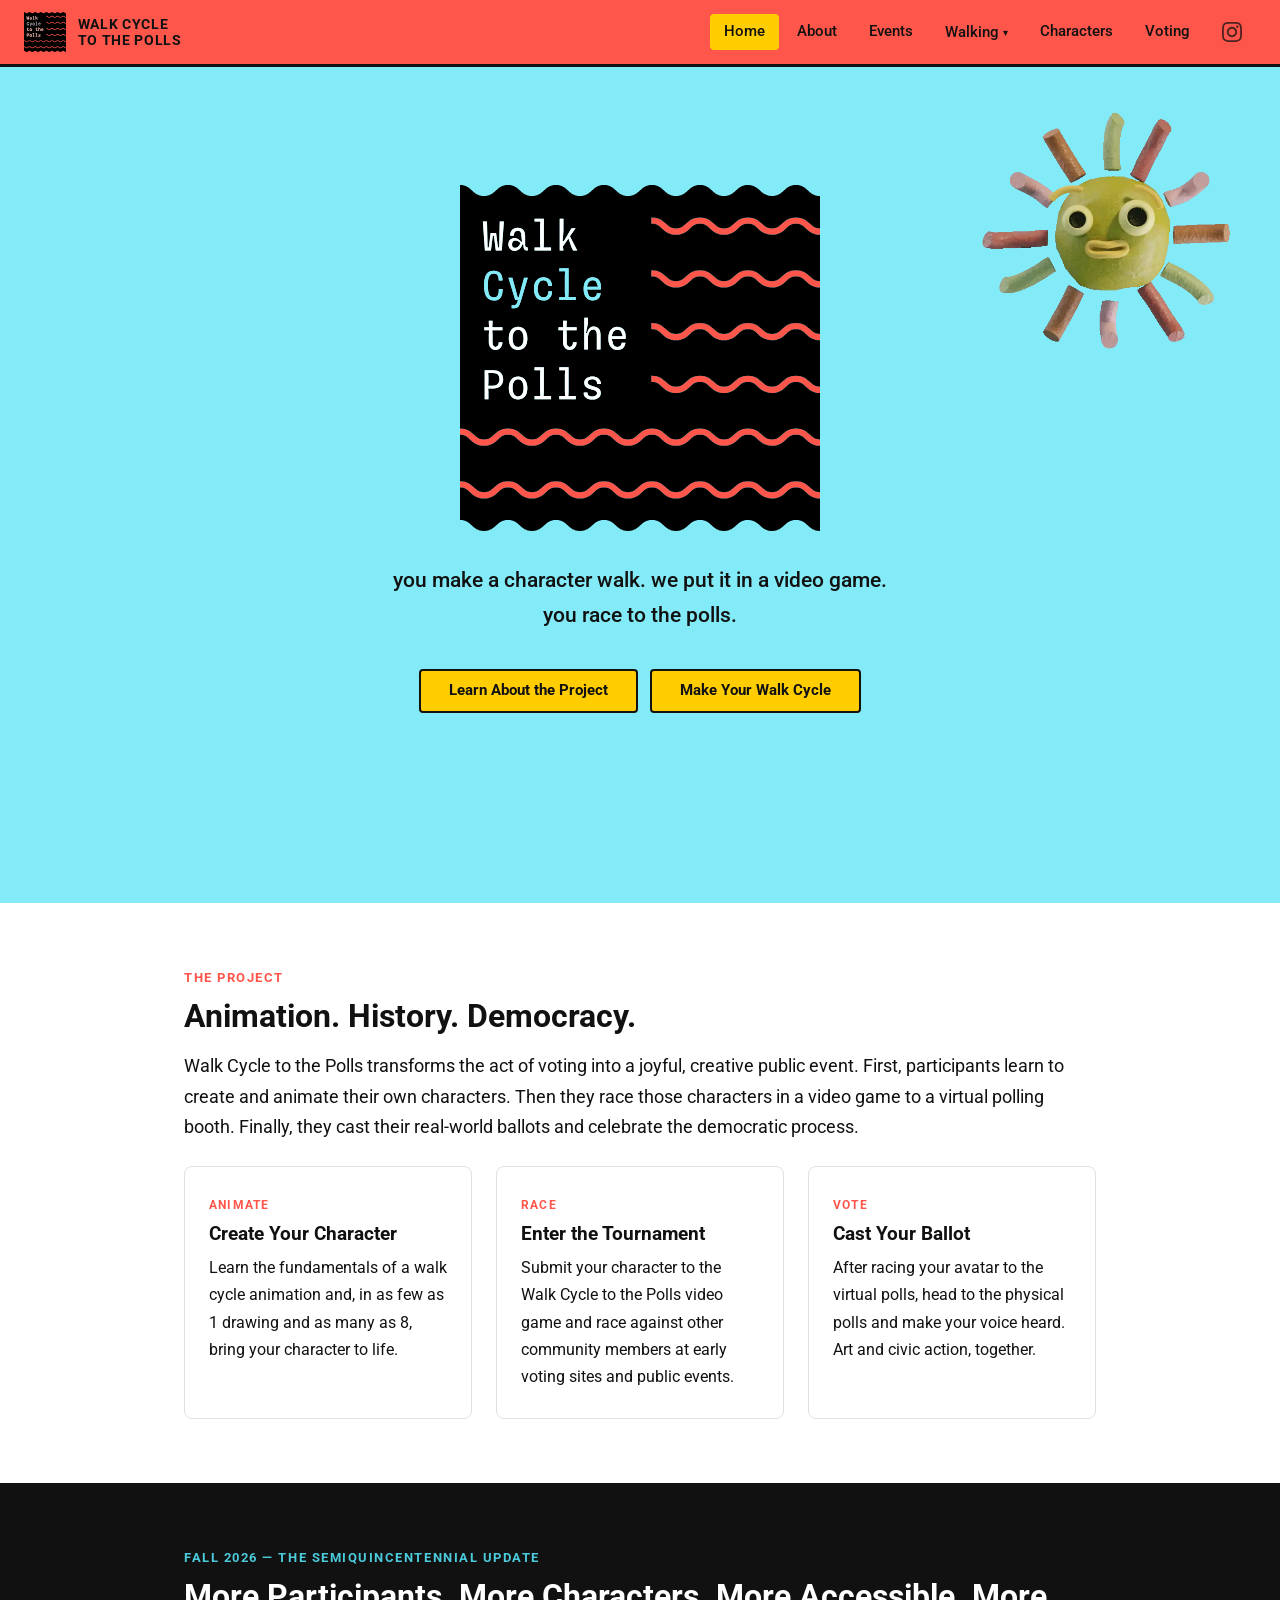
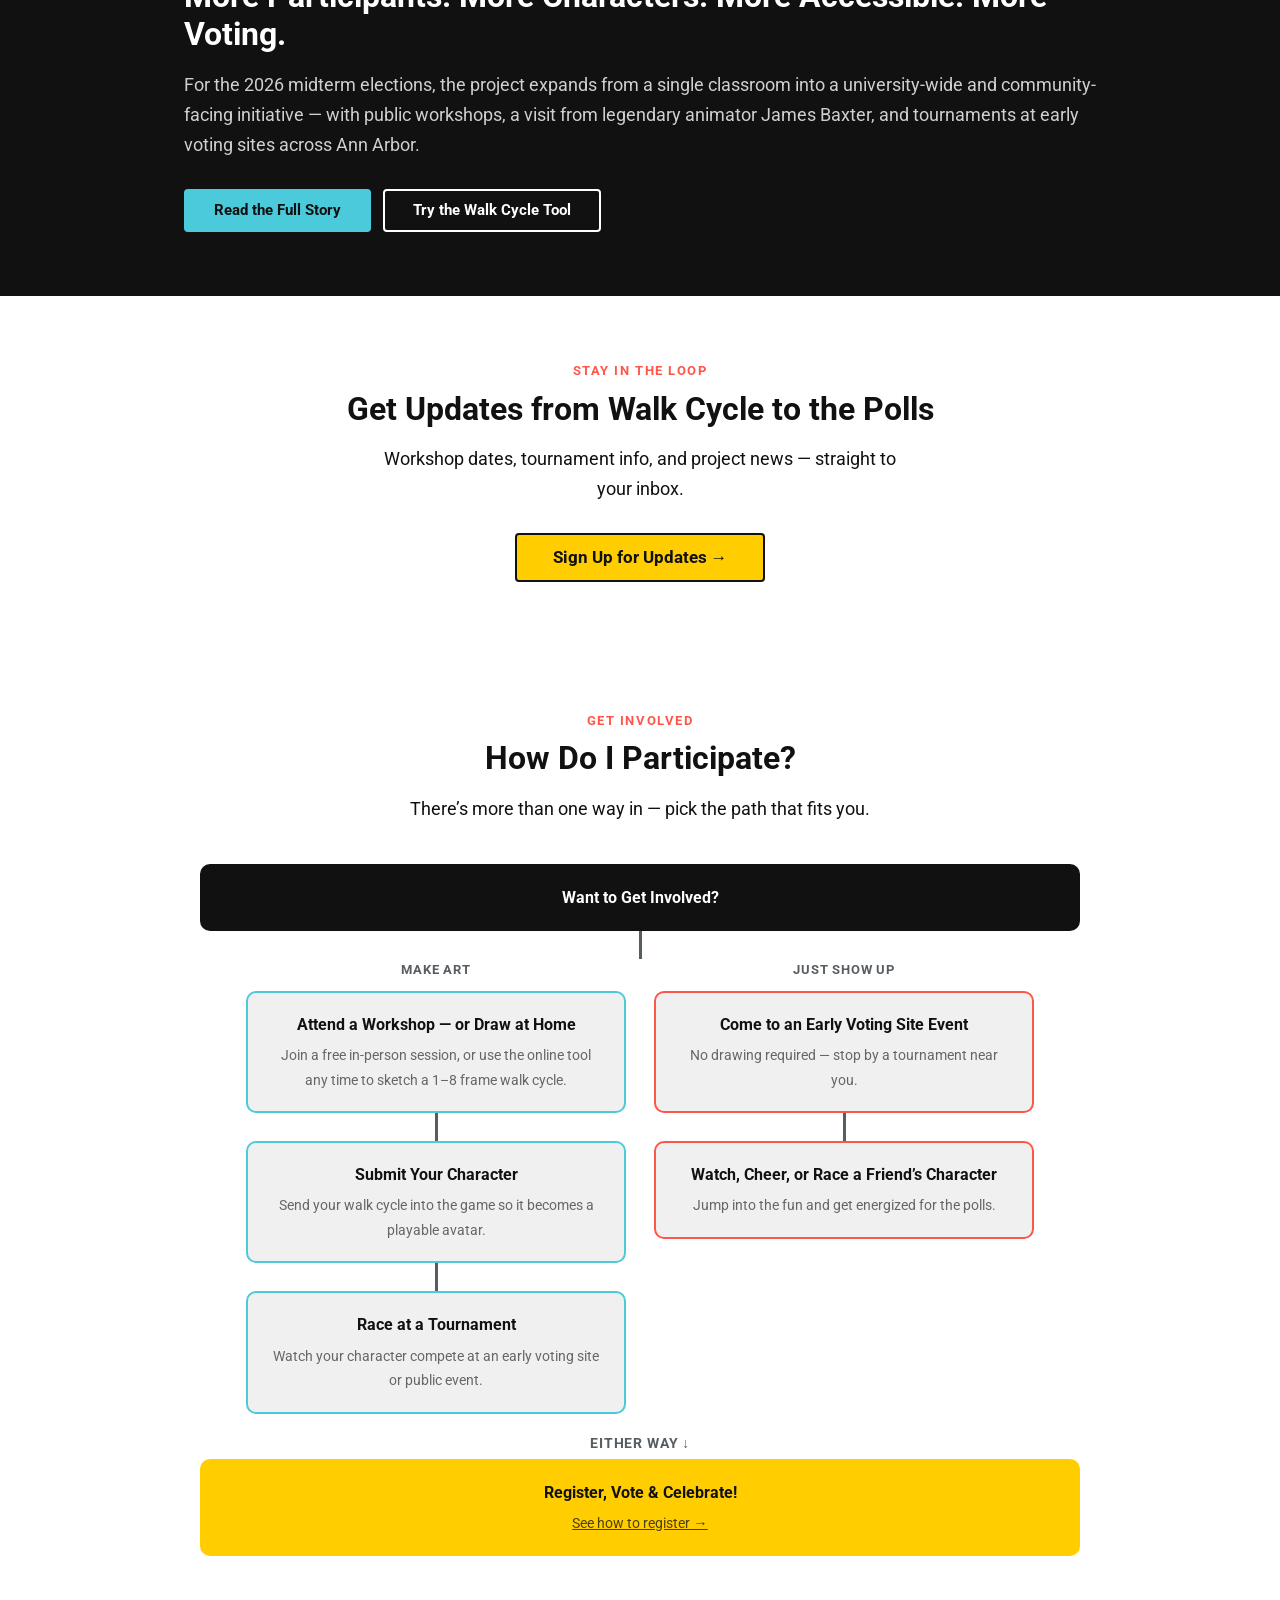
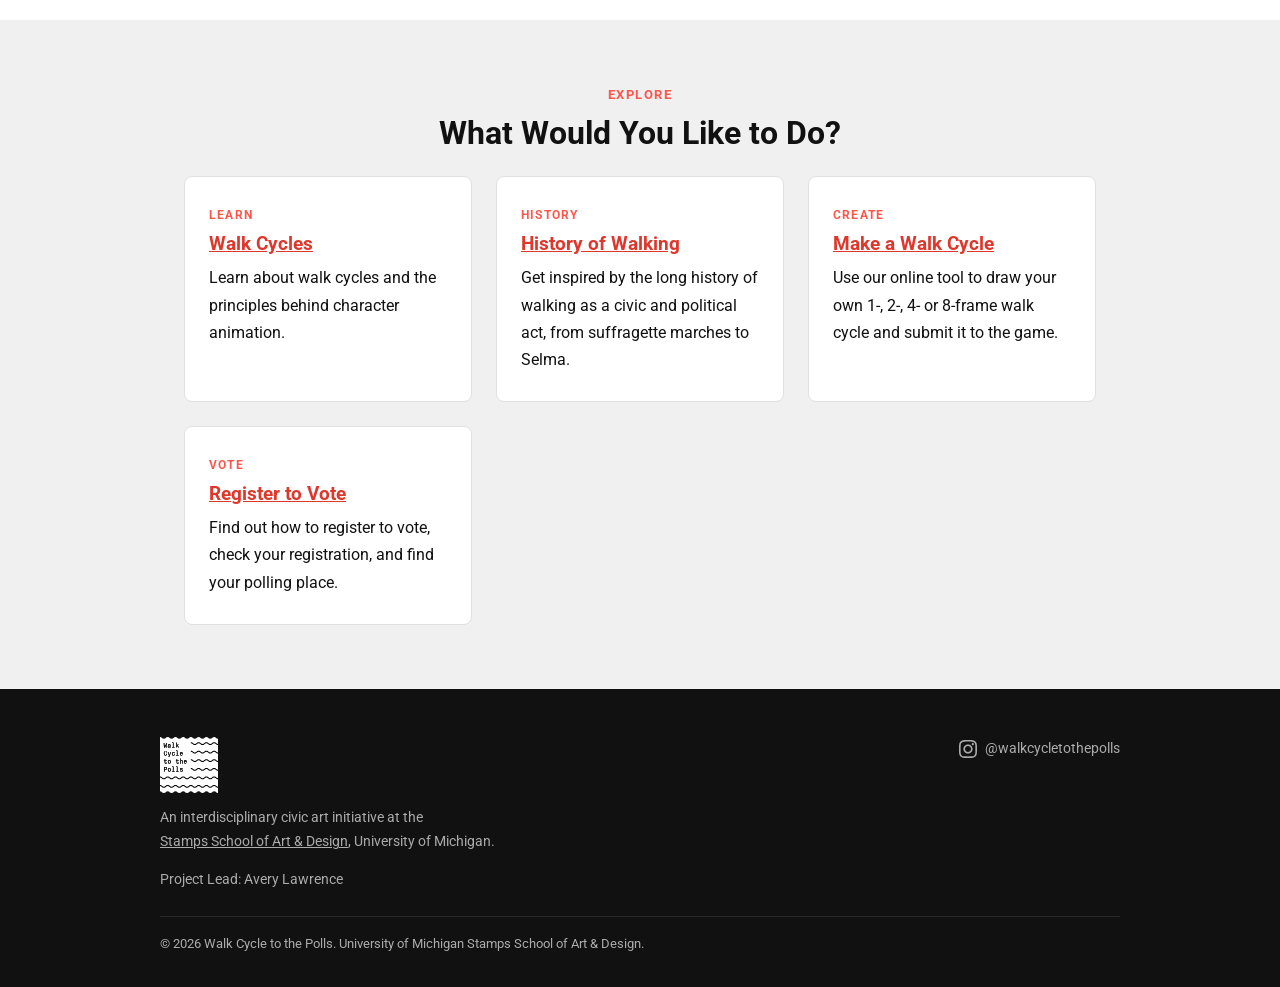
==== commit 28b99413: "Add Characters page, tool layers, Baxter events, press, and partner updates - New characters.html: s" ====
--- a/index.html
+++ b/index.html
@@ -13,7 +13,7 @@
   <link rel="preconnect" href="https://fonts.googleapis.com">
   <link rel="preconnect" href="https://fonts.gstatic.com" crossorigin>
   <link href="https://fonts.googleapis.com/css2?family=Roboto:wght@400;500;700;900&display=swap" rel="stylesheet">
-  <link rel="stylesheet" href="css/style.css?v=12">
+  <link rel="stylesheet" href="css/style.css?v=13">
   <!-- Open Graph -->
   <meta property="og:type" content="website">
   <meta property="og:title" content="Walk Cycle to the Polls">
@@ -57,6 +57,7 @@
           <li><a href="walking/upload-walk-cycle.html">Contribute to the Game!</a></li>
         </ul>
       </li>
+      <li><a href="characters.html">Characters</a></li>
       <li><a href="voting.html">Voting</a></li>
       <li>
         <a class="nav-instagram" href="https://www.instagram.com/walkcycletothepolls" target="_blank" rel="noopener noreferrer" aria-label="Walk Cycle to the Polls on Instagram">
--- a/css/style.css
+++ b/css/style.css
@@ -879,3 +879,110 @@
 .ssm-result__row { display: grid; gap: 24px; align-items: center; margin: 16px 0 24px; }
 @media (min-width: 640px) { .ssm-result__row { grid-template-columns: 256px 1fr; } }
 .ssm-preview { max-width: 256px; }
+
+/* ── Characters page ──────────────────────────────────────────────────── */
+.characters-page { background: #83eaf7; }
+.char-hero { padding: 48px 0 16px; }
+.char-hero__inner { position: relative; }
+.char-hero h1 {
+  font-size: clamp(2.2rem, 7vw, 4.6rem);
+  font-weight: 900;
+  line-height: 1.02;
+  letter-spacing: -0.01em;
+  max-width: 11ch;
+  padding-right: min(26vw, 240px);  /* leave room for the sun on narrow screens */
+  box-sizing: content-box;
+}
+.char-hero__lead { max-width: 560px; margin-top: 16px; font-size: 1.1rem; font-weight: 500; }
+.char-hero__sun {
+  position: absolute;
+  top: -24px;
+  right: 8px;
+  width: min(26vw, 240px);
+  pointer-events: none;
+}
+.char-hero__sun img { width: 100%; height: auto; }
+
+.char-grid-section { padding: 24px 0 72px; }
+.char-grid {
+  list-style: none;
+  display: grid;
+  grid-template-columns: repeat(auto-fill, minmax(150px, 1fr));
+  gap: 36px 28px;
+}
+@media (max-width: 480px) { .char-grid { grid-template-columns: 1fr 1fr; gap: 28px 16px; } }
+
+.char-card { cursor: pointer; outline: none; -webkit-tap-highlight-color: transparent; }
+.char-card:focus-visible .char-card__plate { outline: 3px solid var(--black); outline-offset: 3px; }
+.char-card__stage { position: relative; aspect-ratio: 1; }
+.char-card__circle {
+  position: absolute;
+  inset: 0;
+  border-radius: 50%;
+  background: var(--circle, var(--white));
+  border: 3px solid var(--teal-dark);
+  transition: background 0.15s;
+}
+/* Sprite sheet as a strip inside a one-frame window; stepping it left plays the walk */
+.char-card__sprite { position: absolute; inset: -4% 0 4%; overflow: hidden; }
+.char-card__sprite img {
+  width: calc(var(--frames) * 100%);
+  max-width: none;
+  height: auto;
+}
+@keyframes char-walk { to { transform: translateX(-100%); } }
+@media (prefers-reduced-motion: no-preference) {
+  .char-card.is-active .char-card__sprite img {
+    animation: char-walk calc(var(--frames) / var(--fps) * 1s) steps(var(--frames)) infinite;
+  }
+}
+.char-card__plate {
+  position: relative;
+  z-index: 1;
+  margin: -12% -4% 0;
+  padding: 8px 6px;
+  background: var(--white);
+  border: 3px solid var(--teal-dark);
+  text-align: center;
+  font-family: 'Roboto Mono', ui-monospace, monospace;
+  line-height: 1.35;
+}
+.char-card__name { display: block; font-weight: 700; font-size: 0.85rem; }
+.char-card__artist { display: block; font-weight: 500; font-size: 0.78rem; color: var(--charcoal); }
+
+/* ── Press (about.html) ───────────────────────────────────────────────── */
+.press-list { list-style: none; display: grid; gap: 16px; margin-top: 24px; }
+.press-item {
+  border-left: 6px solid var(--coral);
+  background: var(--gray-light);
+  border-radius: 0 8px 8px 0;
+  padding: 18px 22px;
+}
+.press-item__meta { font-size: 0.85rem; color: var(--gray); text-transform: uppercase; letter-spacing: 0.06em; }
+.press-item__meta strong { color: var(--black); }
+.press-item__title { margin: 6px 0 8px; font-size: 1.25rem; }
+.press-item__title a { color: var(--black); text-decoration: none; }
+.press-item__title a:hover { text-decoration: underline; color: var(--black); }
+.press-item__link { font-weight: 700; font-size: 0.95rem; }
+
+/* ── Event list (events.html) ─────────────────────────────────────────── */
+.event-list { list-style: none; display: grid; gap: 16px; margin-top: 16px; }
+.event-item {
+  border: 2px solid var(--black);
+  border-radius: 8px;
+  padding: 18px 20px;
+}
+.event-item__when { font-weight: 900; color: var(--purple-dark); }
+.event-item__title { font-size: 1.15rem; margin: 4px 0 2px; }
+.event-item__where { color: var(--charcoal); font-weight: 500; }
+.event-item__access {
+  display: inline-block;
+  margin: 8px 0 10px;
+  padding: 2px 10px;
+  border-radius: 999px;
+  background: var(--yellow);
+  font-size: 0.8rem;
+  font-weight: 700;
+}
+.event-item .btn { margin-top: 4px; }
+.event-item__highlight { font-weight: 700; }
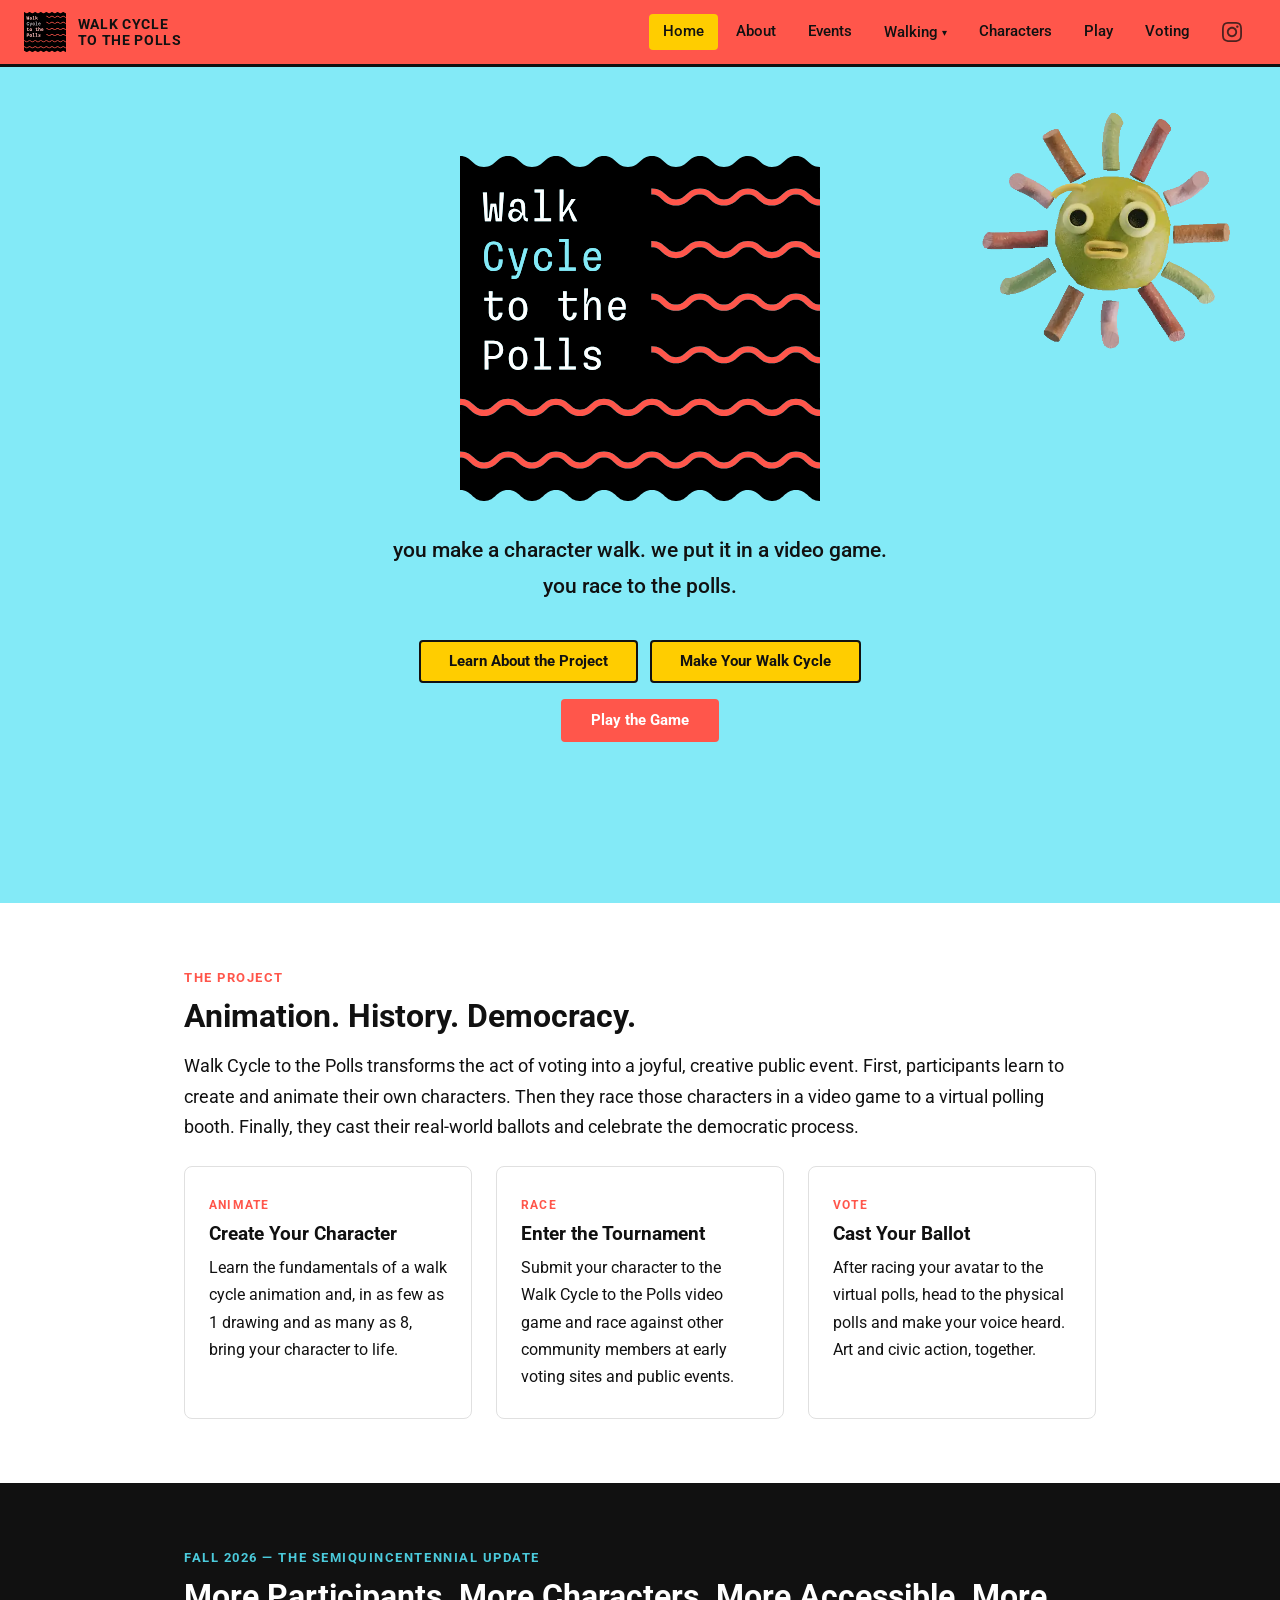
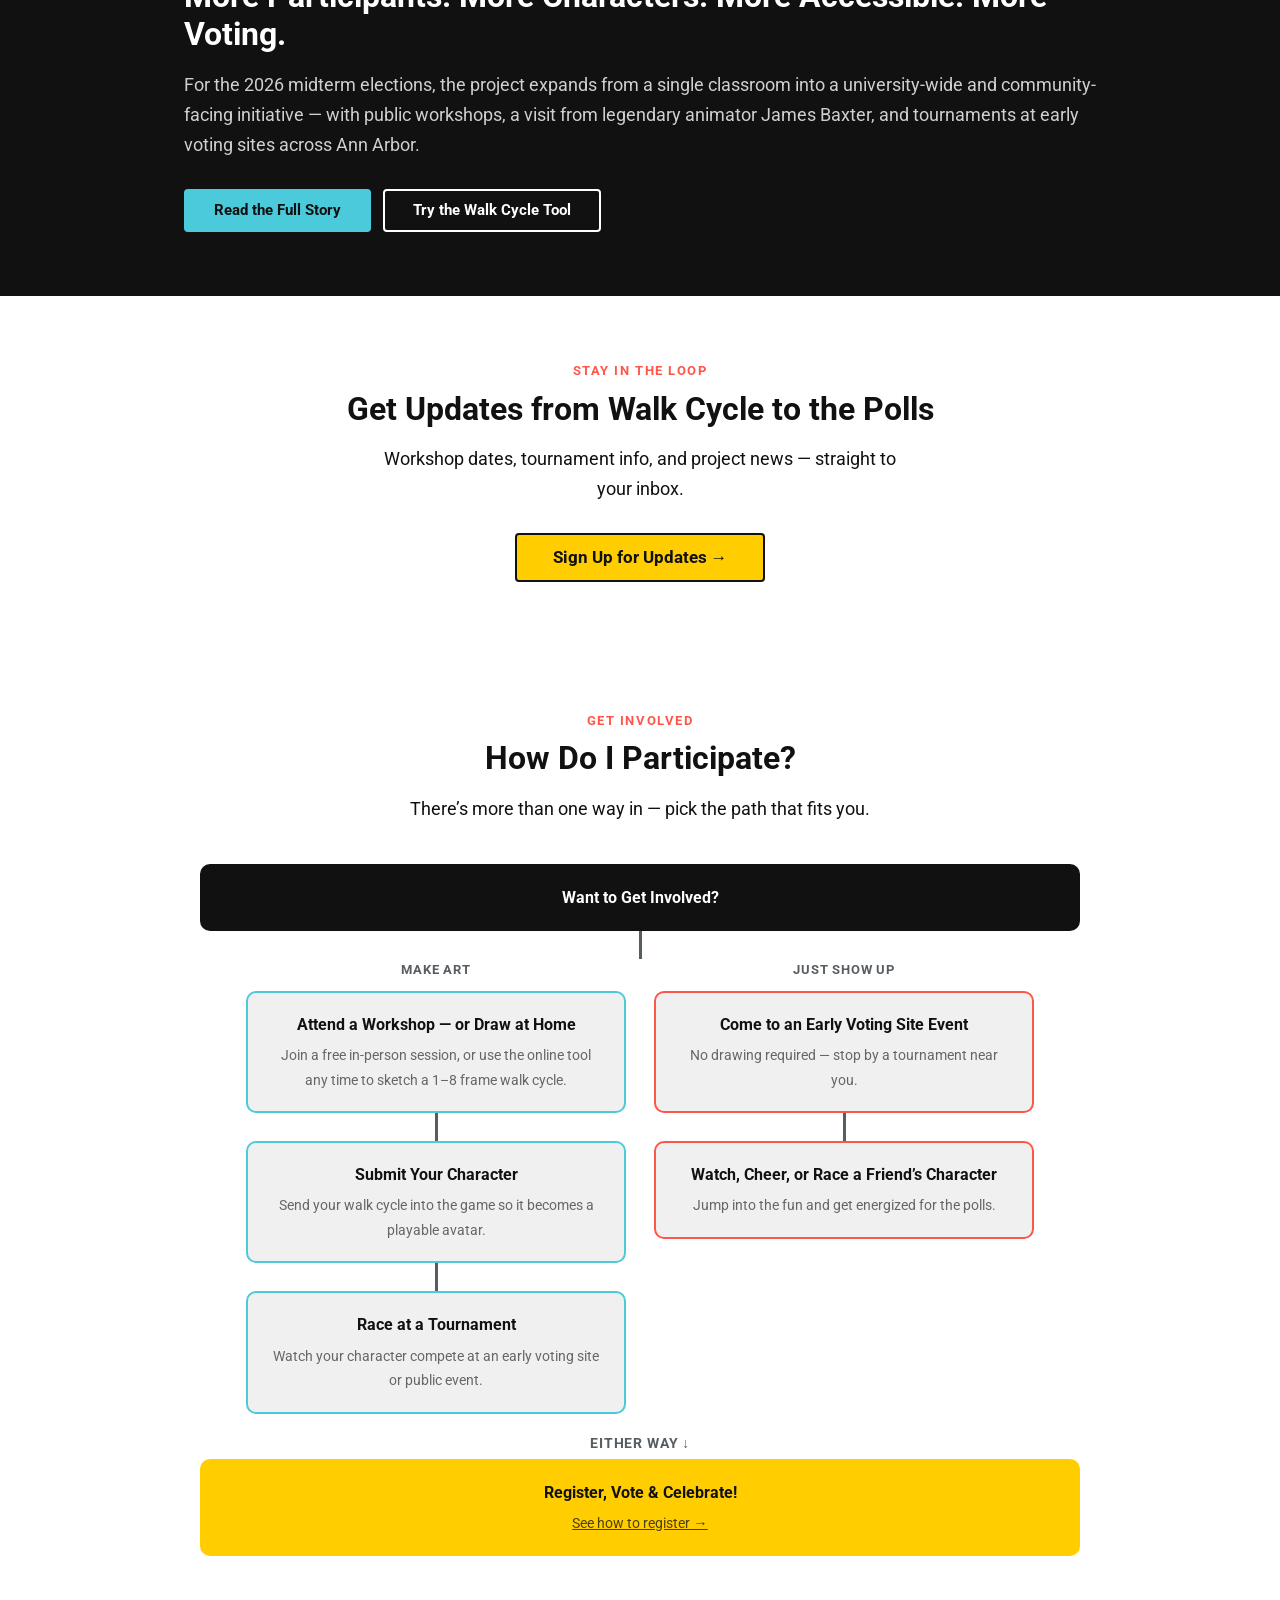
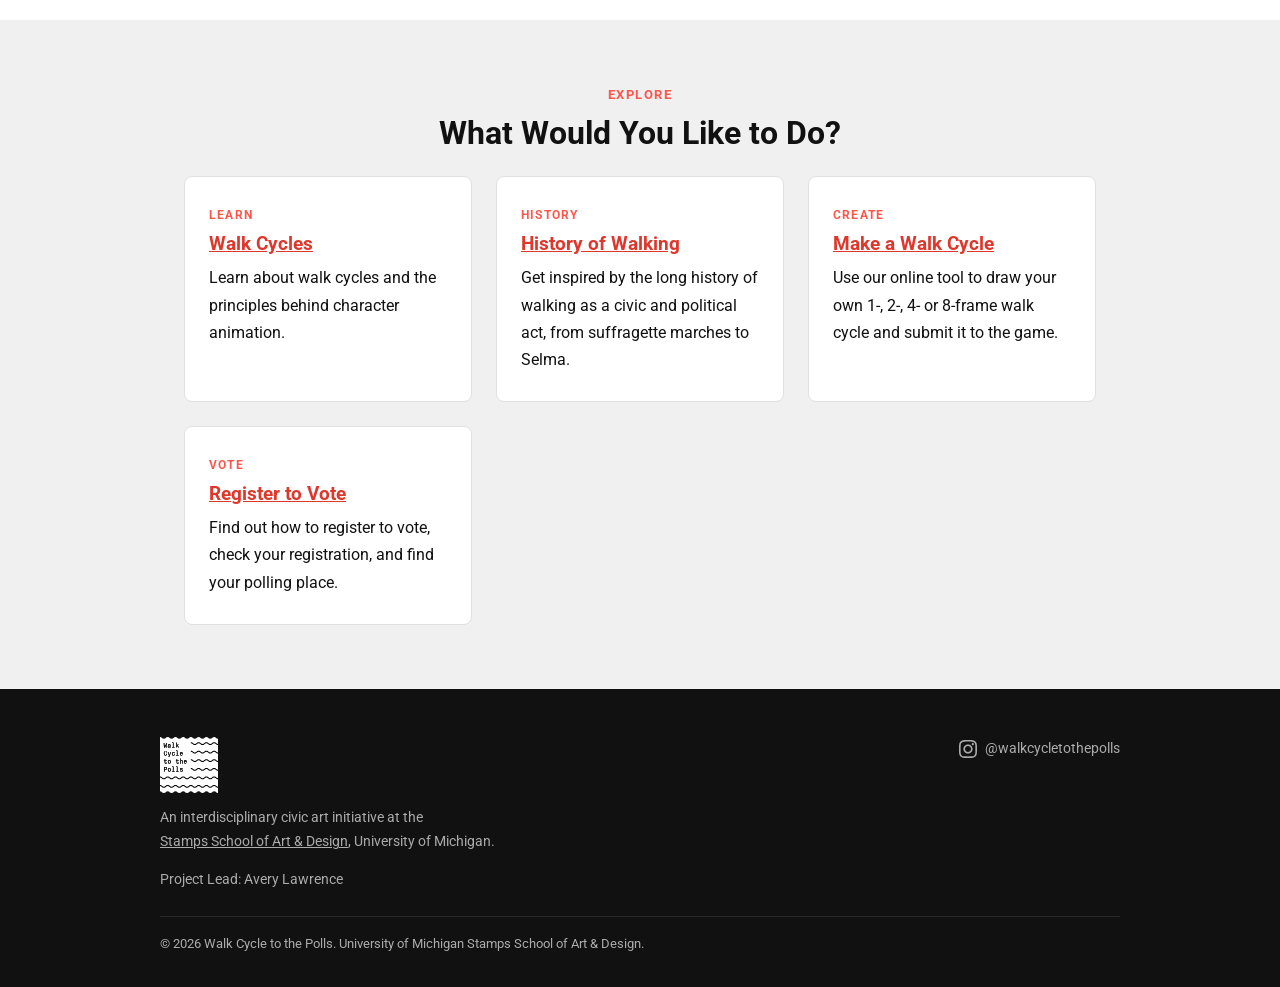
==== commit 9e31db4a: "Embed Game" ====
--- a/index.html
+++ b/index.html
@@ -13,7 +13,7 @@
   <link rel="preconnect" href="https://fonts.googleapis.com">
   <link rel="preconnect" href="https://fonts.gstatic.com" crossorigin>
   <link href="https://fonts.googleapis.com/css2?family=Roboto:wght@400;500;700;900&display=swap" rel="stylesheet">
-  <link rel="stylesheet" href="css/style.css?v=13">
+  <link rel="stylesheet" href="css/style.css?v=14">
   <!-- Open Graph -->
   <meta property="og:type" content="website">
   <meta property="og:title" content="Walk Cycle to the Polls">
@@ -58,6 +58,7 @@
         </ul>
       </li>
       <li><a href="characters.html">Characters</a></li>
+      <li><a href="play.html">Play</a></li>
       <li><a href="voting.html">Voting</a></li>
       <li>
         <a class="nav-instagram" href="https://www.instagram.com/walkcycletothepolls" target="_blank" rel="noopener noreferrer" aria-label="Walk Cycle to the Polls on Instagram">
@@ -92,6 +93,9 @@
         <div class="btn-group" style="justify-content:center; position:relative; z-index:2;">
           <a class="btn btn--black" href="about.html">Learn About the Project</a>
           <a class="btn btn--white" href="walking/make-a-walk-cycle.html">Make Your Walk Cycle</a>
+        </div>
+        <div class="btn-group" style="justify-content:center; position:relative; z-index:2; margin-top:16px;">
+          <a class="btn btn--purple" href="play.html">Play the Game</a>
         </div>
 
         <!-- Walking character parade — student walk cycles, Stamps School of Art & Design, U-M -->
--- a/css/style.css
+++ b/css/style.css
@@ -986,3 +986,22 @@
 }
 .event-item .btn { margin-top: 4px; }
 .event-item__highlight { font-weight: 700; }
+
+/* Play page: itch.io WebGL embed, scales down from 960x620 on narrow screens */
+.game-embed {
+  max-width: 960px;
+  margin: 0 auto;
+  aspect-ratio: 960 / 620;
+  background: var(--black);
+}
+.game-embed iframe {
+  display: block;
+  width: 100%;
+  height: 100%;
+  border: 0;
+}
+.game-embed__note {
+  text-align: center;
+  margin-top: 16px;
+  font-size: 0.9rem;
+}
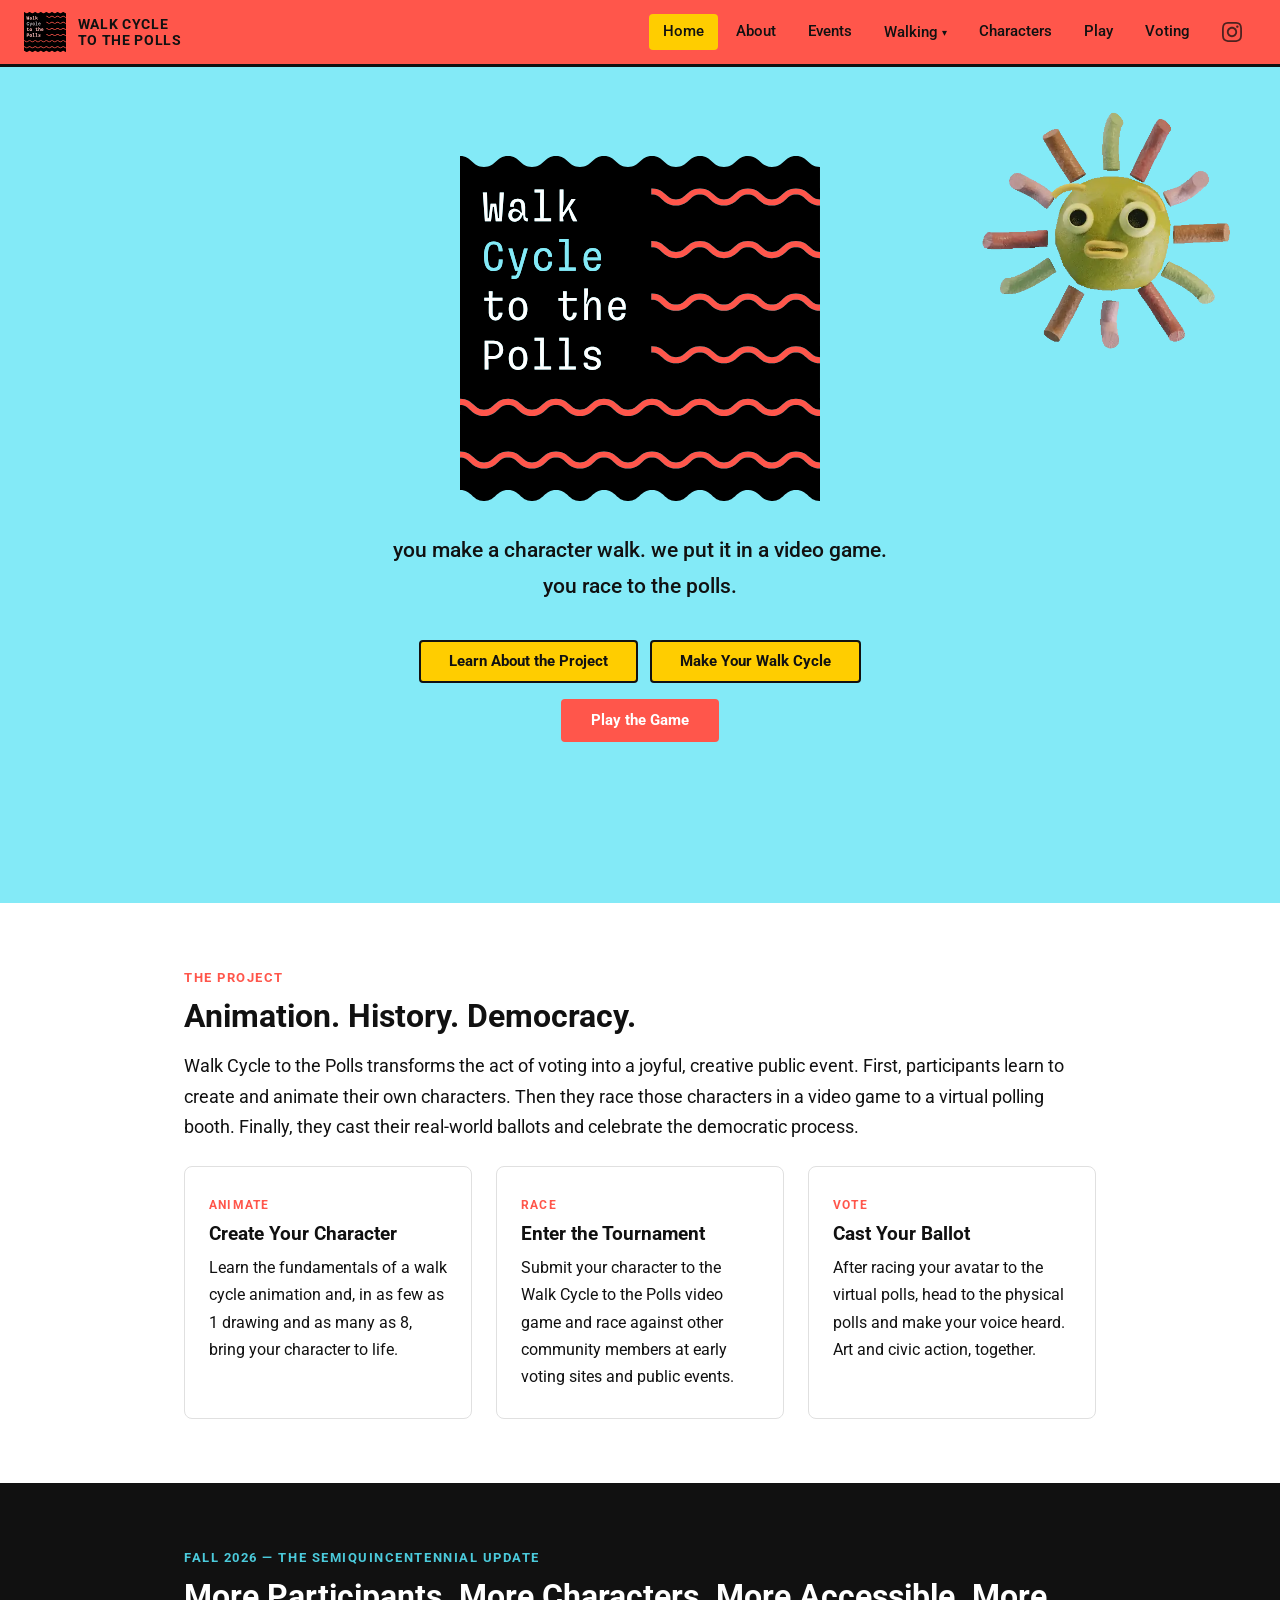
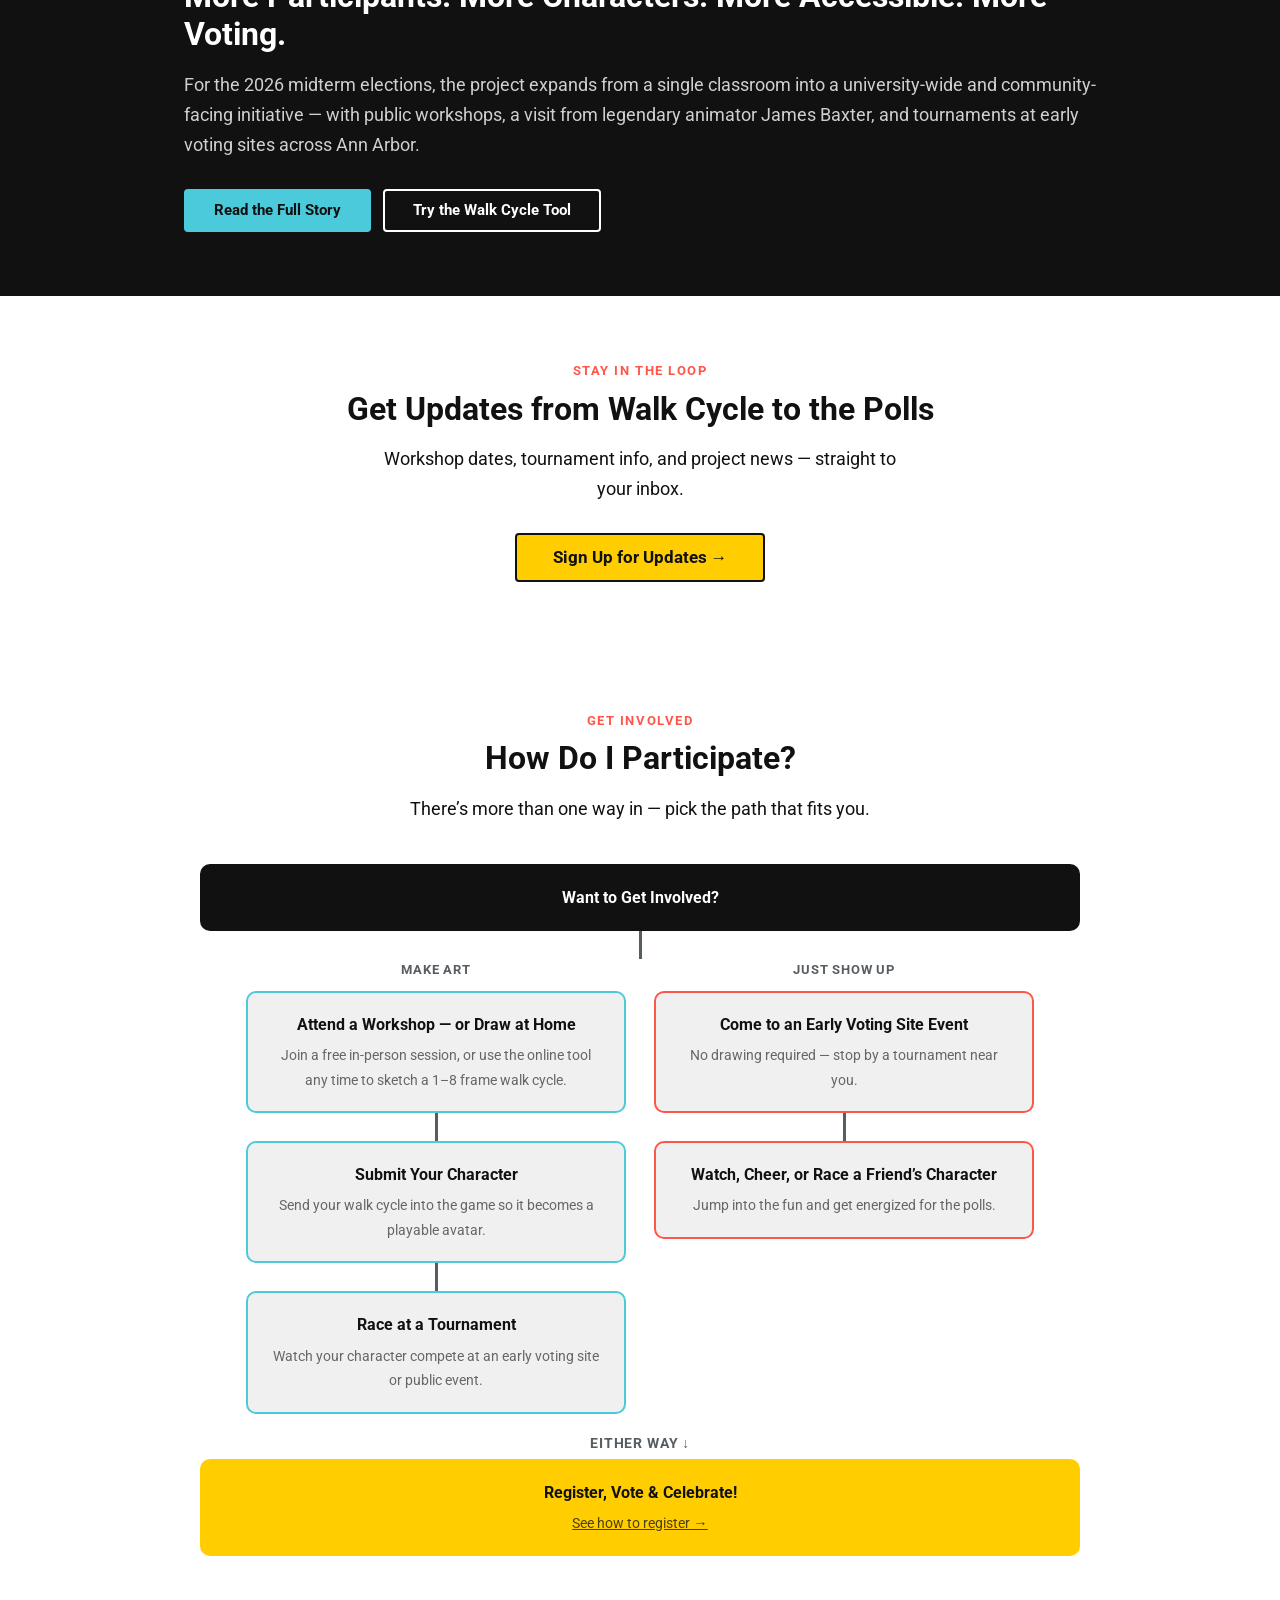
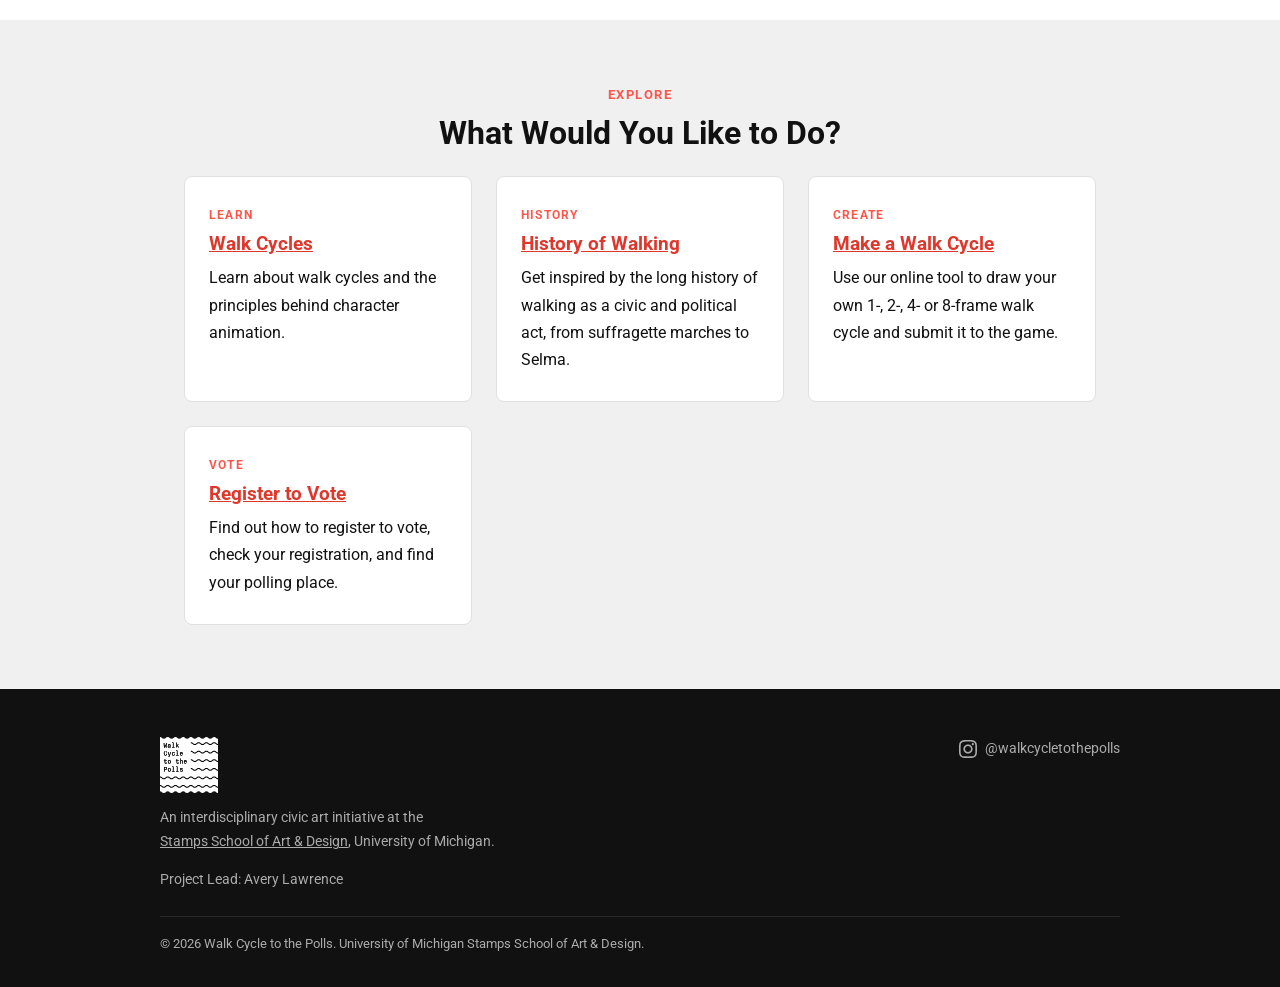
==== commit 058eb8e1: "Add 2026 team credits and University Record article to About page - New "The 2026 Team" section: gam" ====
--- a/index.html
+++ b/index.html
@@ -13,7 +13,7 @@
   <link rel="preconnect" href="https://fonts.googleapis.com">
   <link rel="preconnect" href="https://fonts.gstatic.com" crossorigin>
   <link href="https://fonts.googleapis.com/css2?family=Roboto:wght@400;500;700;900&display=swap" rel="stylesheet">
-  <link rel="stylesheet" href="css/style.css?v=14">
+  <link rel="stylesheet" href="css/style.css?v=15">
   <!-- Open Graph -->
   <meta property="og:type" content="website">
   <meta property="og:title" content="Walk Cycle to the Polls">
--- a/css/style.css
+++ b/css/style.css
@@ -1005,3 +1005,29 @@
   margin-top: 16px;
   font-size: 0.9rem;
 }
+
+/* ── 2026 Team credits (about.html) ───────────────────────────────────── */
+.credit-grid {
+  display: grid;
+  grid-template-columns: repeat(auto-fill, minmax(220px, 1fr));
+  gap: 20px;
+  margin-top: 28px;
+}
+.credit-group {
+  background: var(--white);
+  border-top: 6px solid var(--teal);
+  border-radius: 0 0 8px 8px;
+  padding: 18px 20px 20px;
+}
+.credit-group h3 {
+  font-size: 0.8rem;
+  letter-spacing: 0.1em;
+  text-transform: uppercase;
+  color: var(--purple-dark);
+  margin-bottom: 10px;
+}
+.credit-group ul { list-style: none; display: grid; gap: 6px; }
+.credit-group li { font-weight: 700; font-size: 1.05rem; line-height: 1.35; }
+.credit-group a { color: var(--black); text-decoration-color: var(--teal); text-underline-offset: 3px; }
+.credit-group a:hover { color: var(--teal-dark); }
+.credit-role { display: block; font-weight: 400; font-size: 0.9rem; color: var(--gray); }
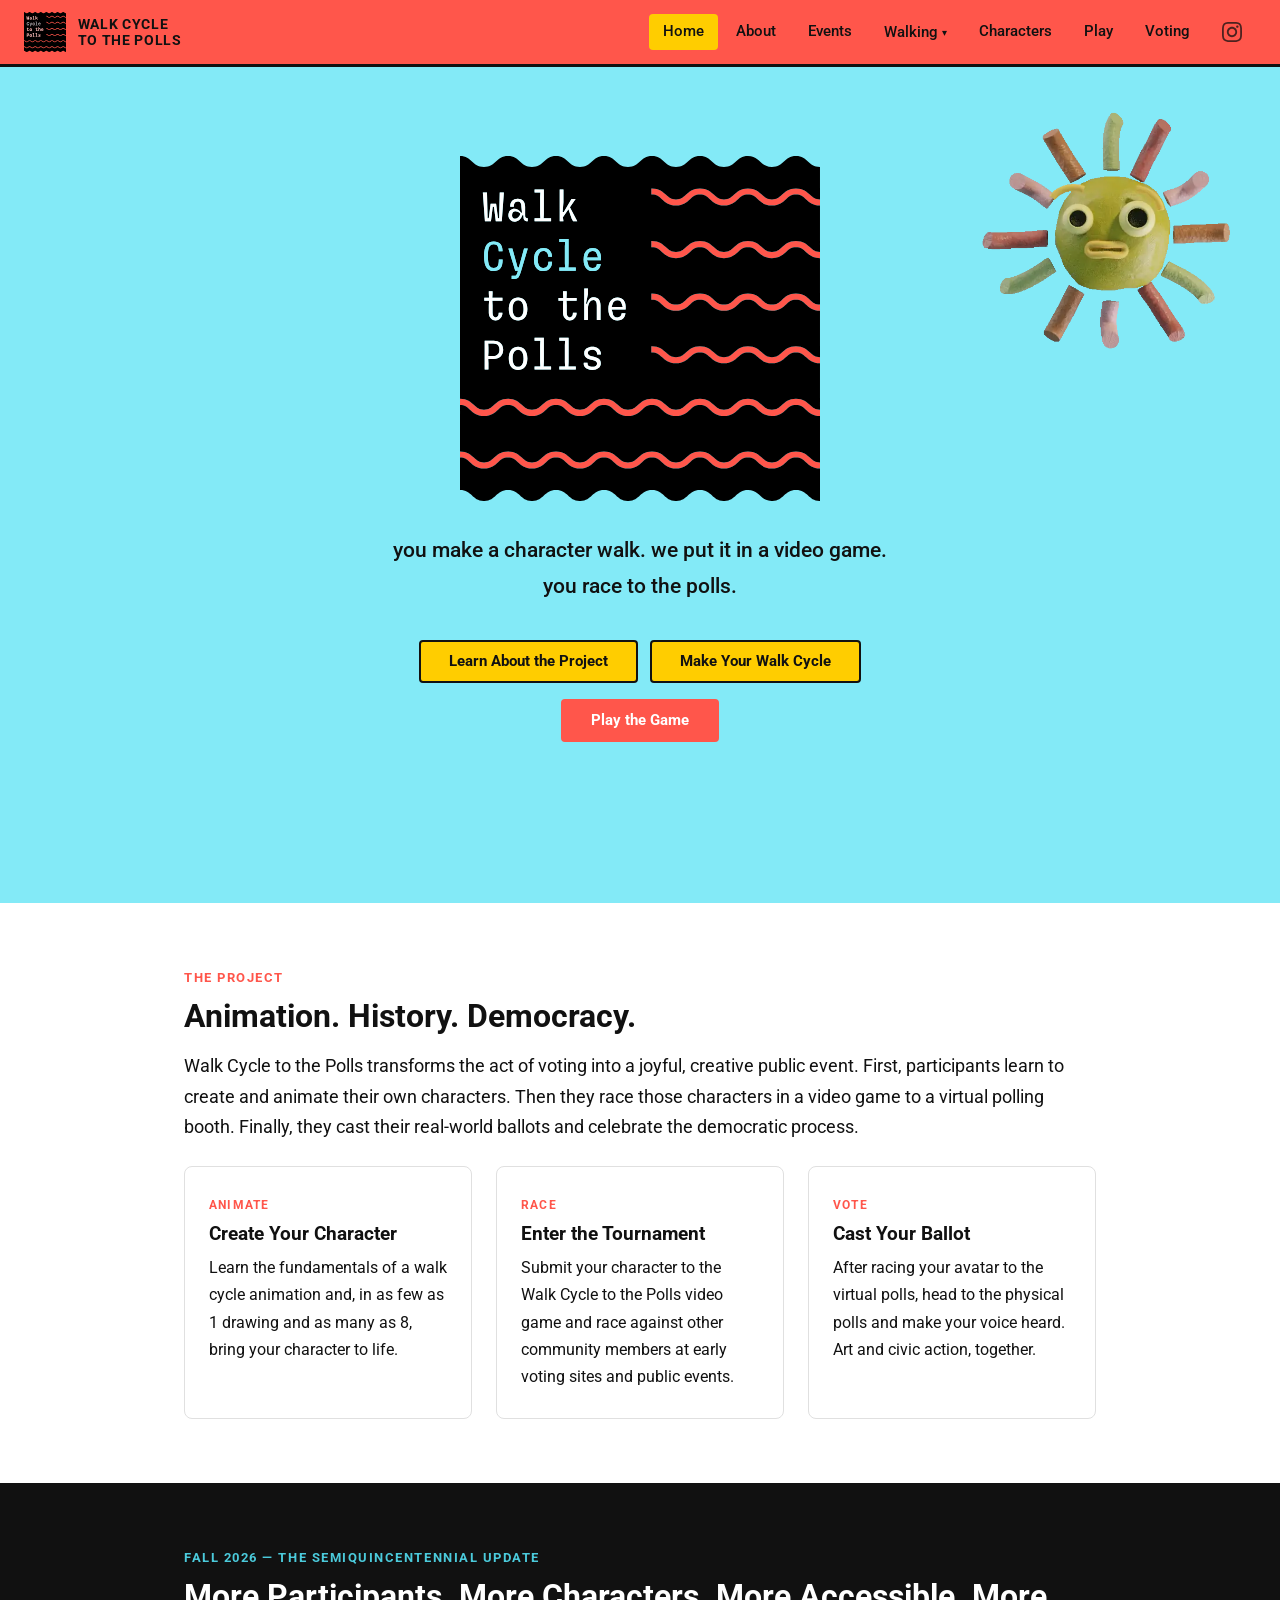
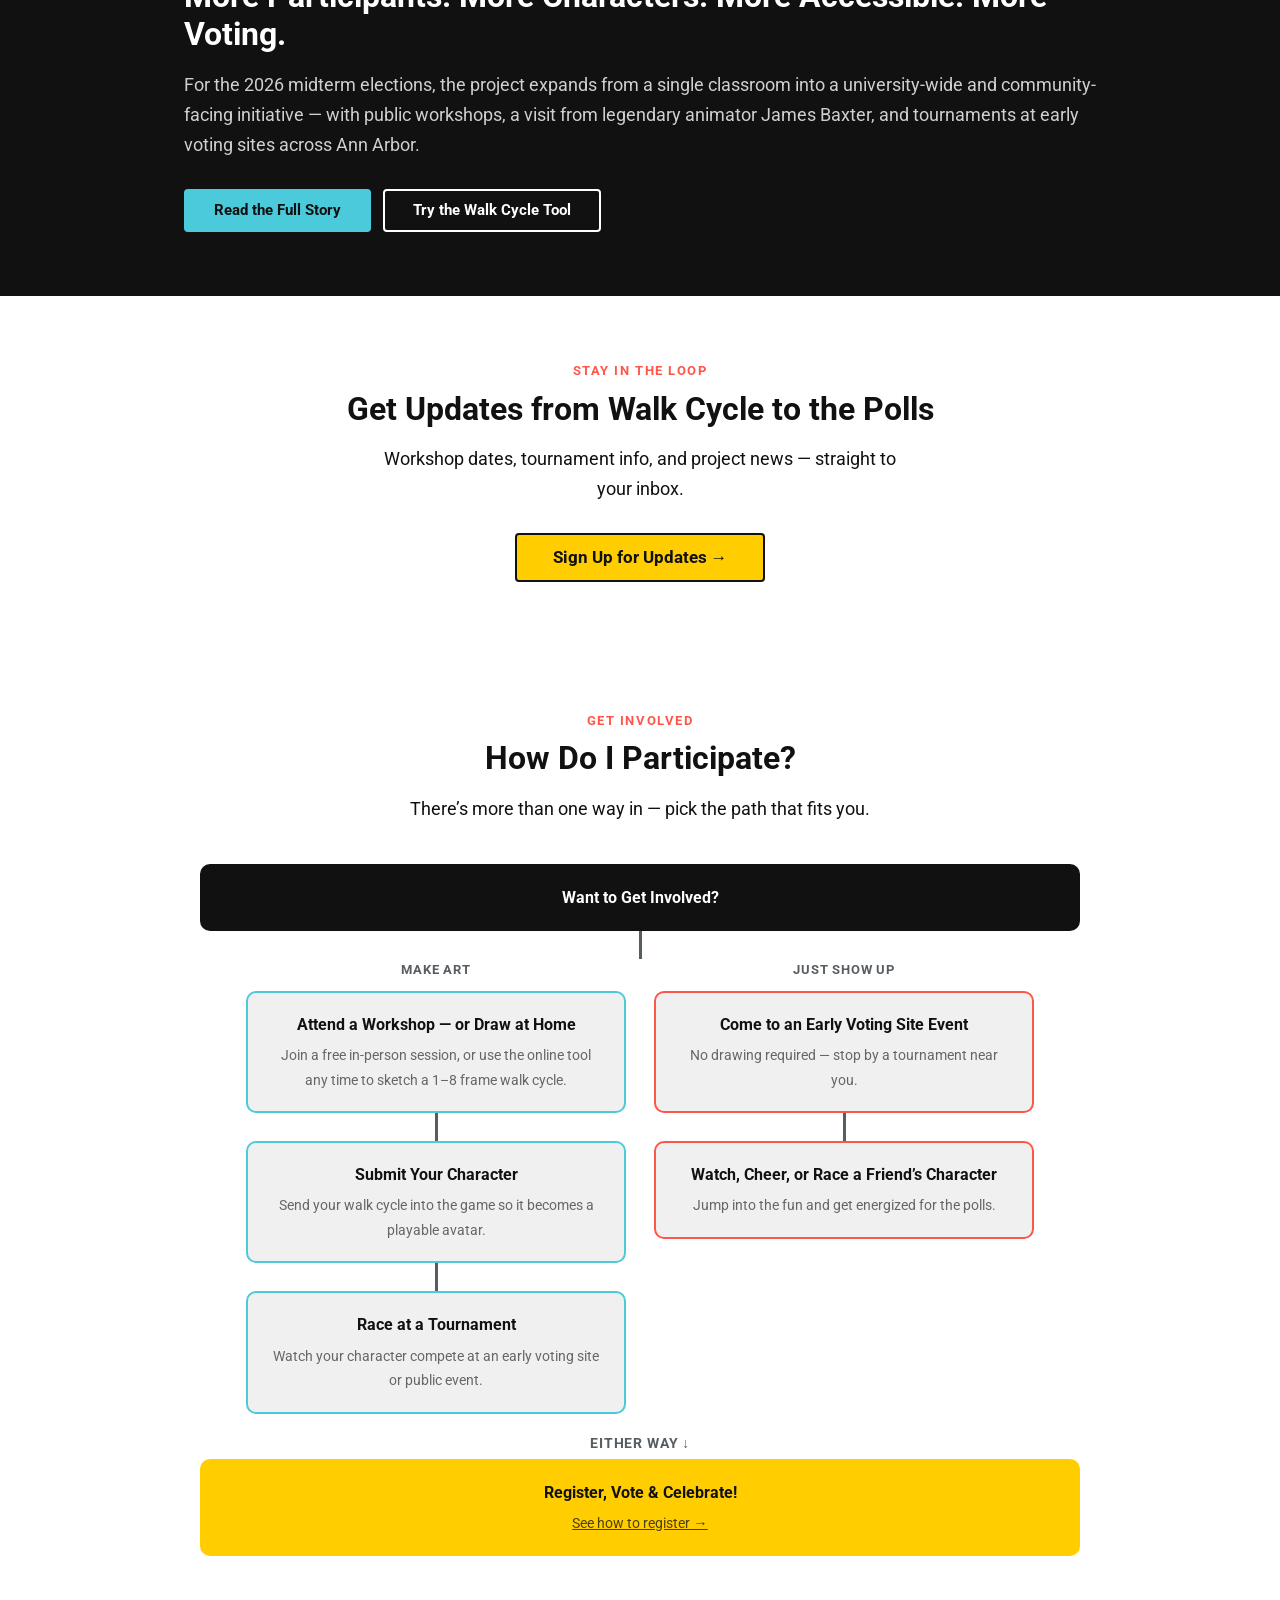
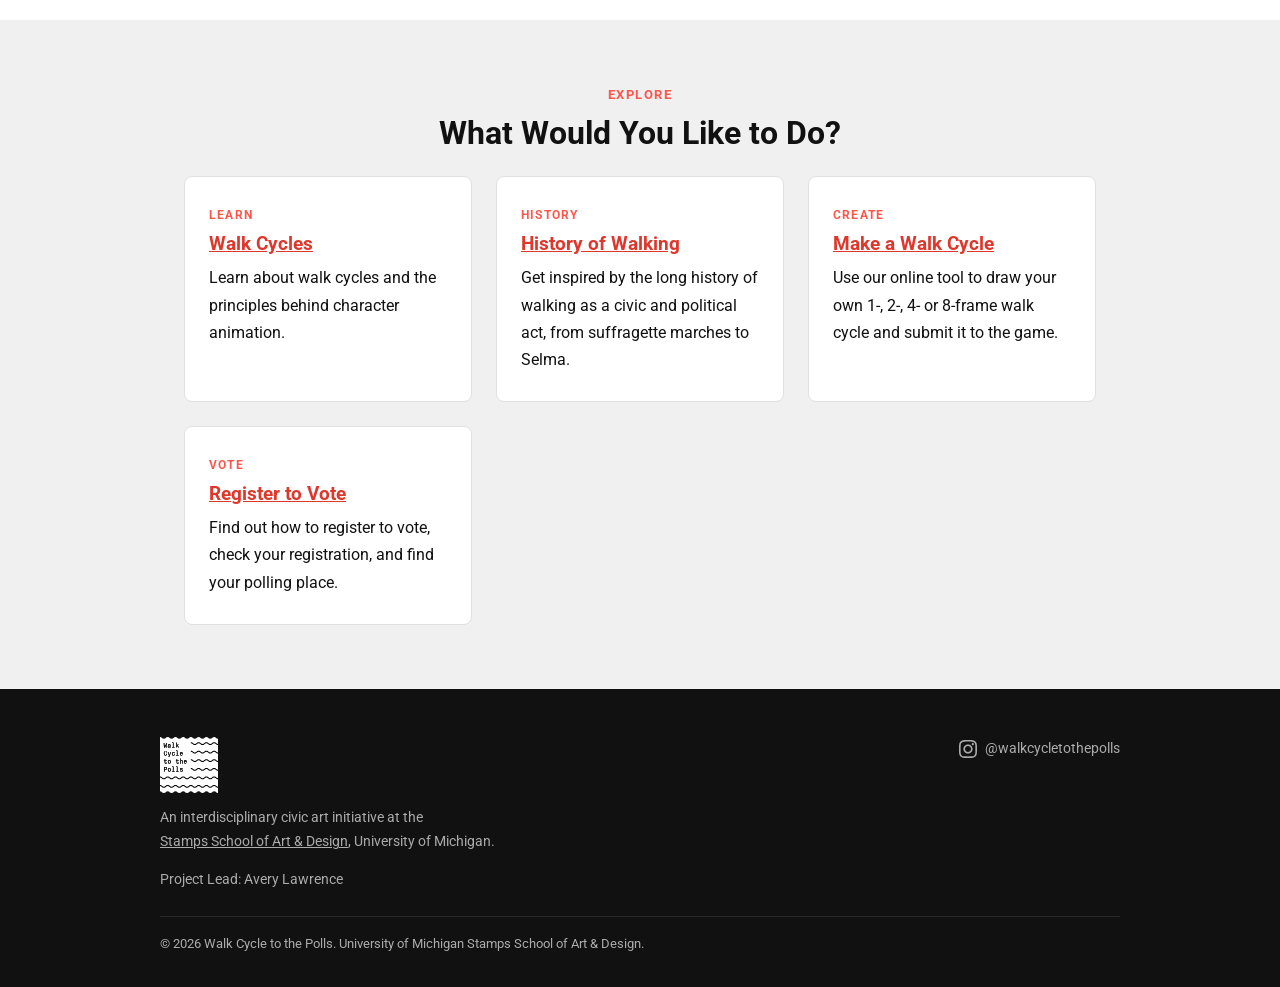
==== commit 00c95f38: "Add workshop photo/video recaps to Events page, add Fallon Green - Events page now past tense, with " ====
--- a/index.html
+++ b/index.html
@@ -13,7 +13,7 @@
   <link rel="preconnect" href="https://fonts.googleapis.com">
   <link rel="preconnect" href="https://fonts.gstatic.com" crossorigin>
   <link href="https://fonts.googleapis.com/css2?family=Roboto:wght@400;500;700;900&display=swap" rel="stylesheet">
-  <link rel="stylesheet" href="css/style.css?v=15">
+  <link rel="stylesheet" href="css/style.css?v=16">
   <!-- Open Graph -->
   <meta property="og:type" content="website">
   <meta property="og:title" content="Walk Cycle to the Polls">
--- a/css/style.css
+++ b/css/style.css
@@ -1031,3 +1031,58 @@
 .credit-group a { color: var(--black); text-decoration-color: var(--teal); text-underline-offset: 3px; }
 .credit-group a:hover { color: var(--teal-dark); }
 .credit-role { display: block; font-weight: 400; font-size: 0.9rem; color: var(--gray); }
+
+/* ── Event recap carousels (events.html, js/carousel.js) ──────────────── */
+.event-item__note { font-size: 0.9rem; color: var(--gray); font-style: italic; }
+.carousel { margin-top: 16px; }
+.carousel__viewport { position: relative; }
+.carousel__track {
+  display: flex;
+  overflow-x: auto;
+  scroll-snap-type: x mandatory;
+  scrollbar-width: none;
+  border-radius: 8px;
+  background: var(--black);
+}
+.carousel__track::-webkit-scrollbar { display: none; }
+.carousel__track:focus-visible { outline: 3px solid var(--orange); outline-offset: 3px; }
+.carousel__slide {
+  flex: 0 0 100%;
+  scroll-snap-align: start;
+  aspect-ratio: 3 / 2;
+  display: flex;
+  align-items: center;
+  justify-content: center;
+}
+/* contain, so portrait shots and vertical phone video aren't cropped */
+.carousel__slide img,
+.carousel__slide video { width: 100%; height: 100%; object-fit: contain; display: block; }
+.carousel__btn {
+  position: absolute;
+  top: 50%;
+  transform: translateY(-50%);
+  width: 44px;
+  height: 44px;
+  border-radius: 50%;
+  border: 2px solid var(--black);
+  background: var(--yellow);
+  color: var(--black);
+  font-size: 1.8rem;
+  line-height: 1;
+  padding-bottom: 4px;
+  cursor: pointer;
+  box-shadow: 0 2px 6px rgba(0,0,0,0.35);
+}
+.carousel__btn:hover { background: #e6b800; }
+.carousel__btn:focus-visible { outline: 3px solid var(--orange); outline-offset: 2px; }
+.carousel__btn--prev { left: 10px; }
+.carousel__btn--next { right: 10px; }
+.carousel__footer {
+  display: flex;
+  justify-content: space-between;
+  gap: 12px;
+  margin-top: 8px;
+  font-size: 0.85rem;
+  color: var(--gray);
+}
+.carousel__count { font-weight: 700; color: var(--black); white-space: nowrap; }
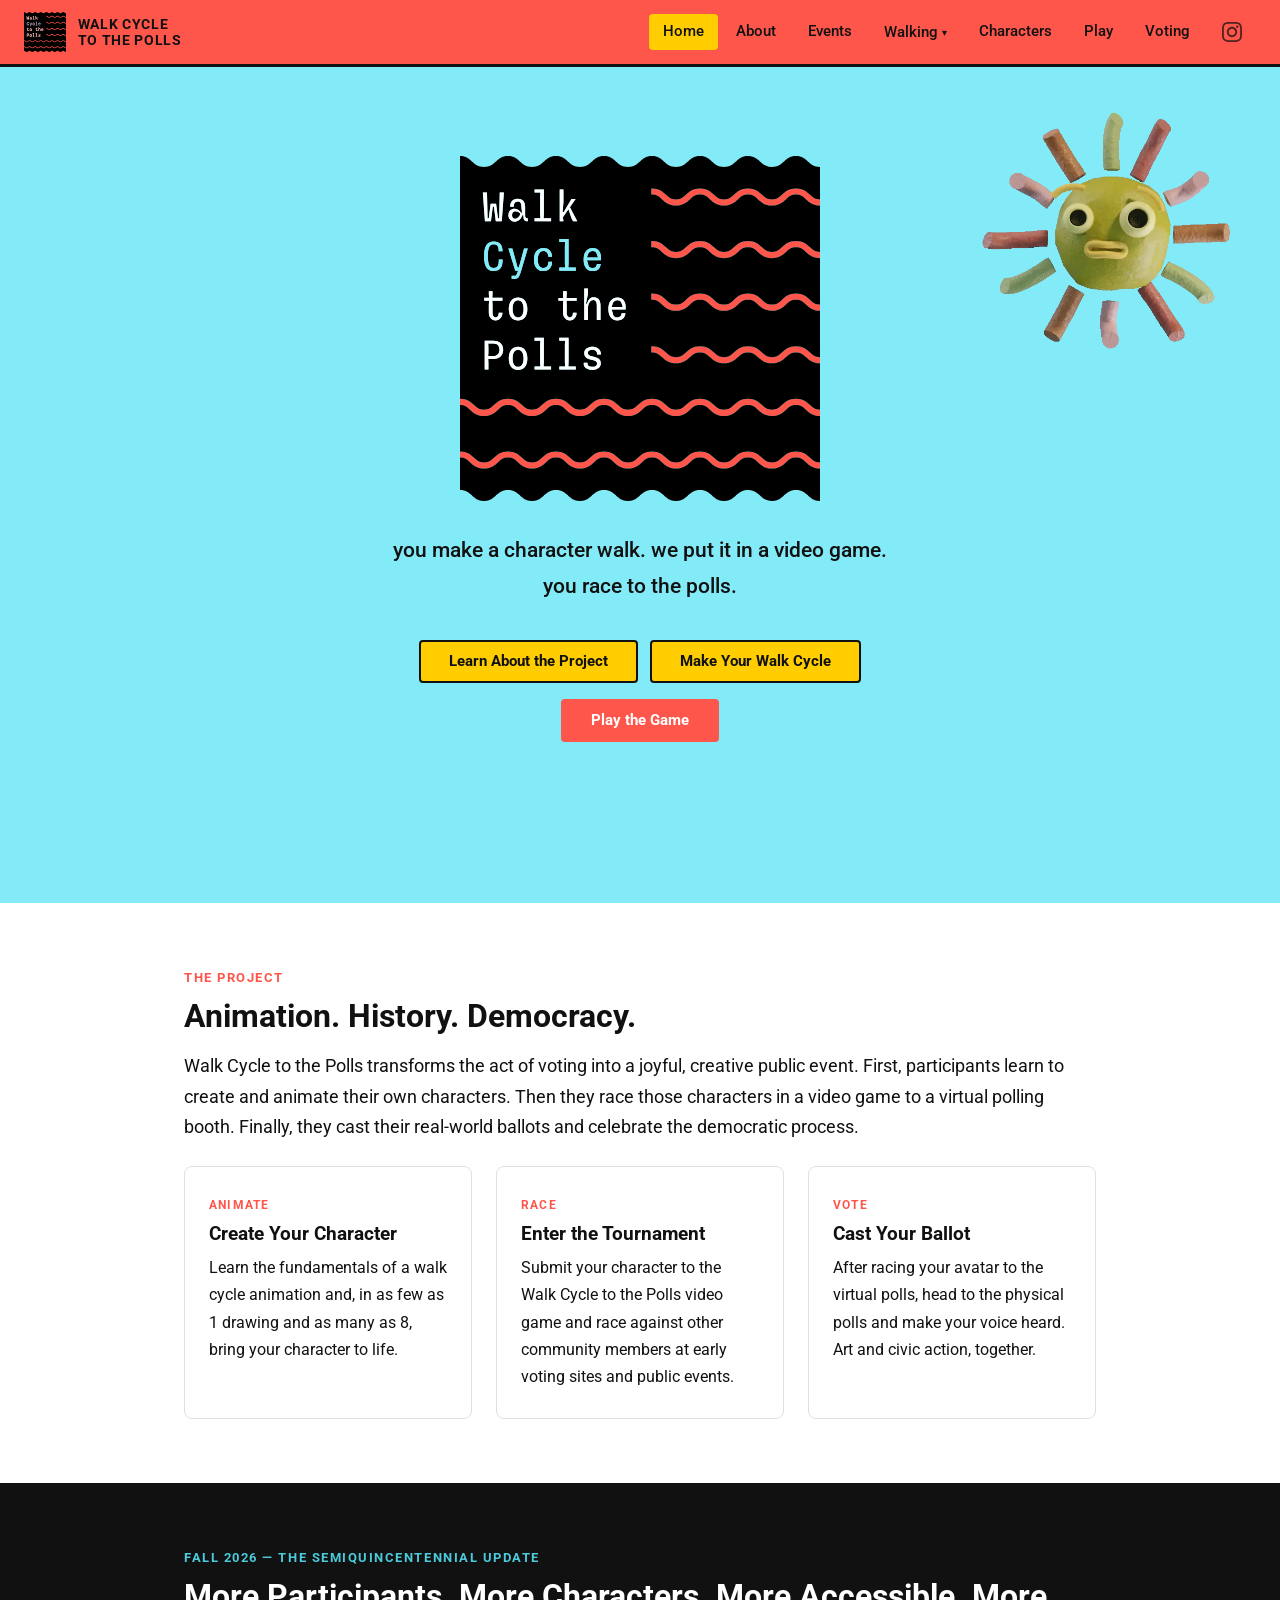
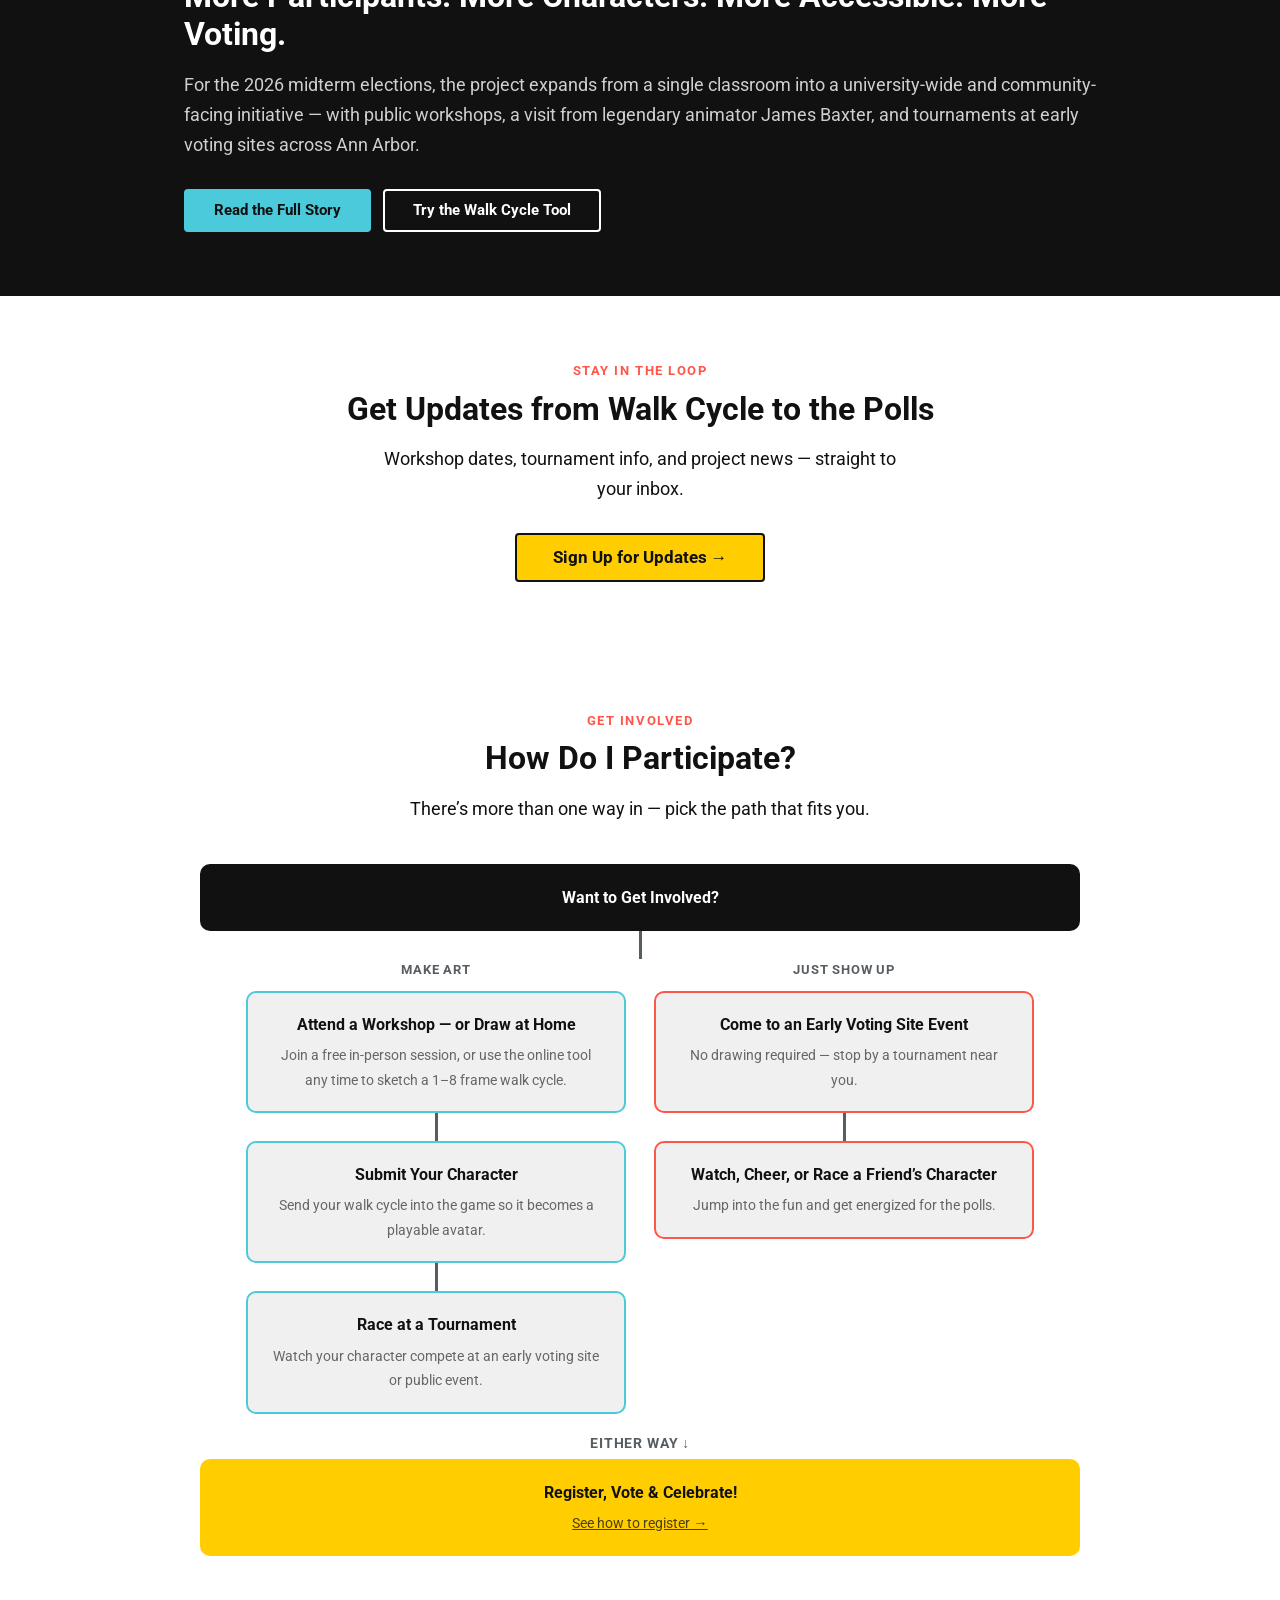
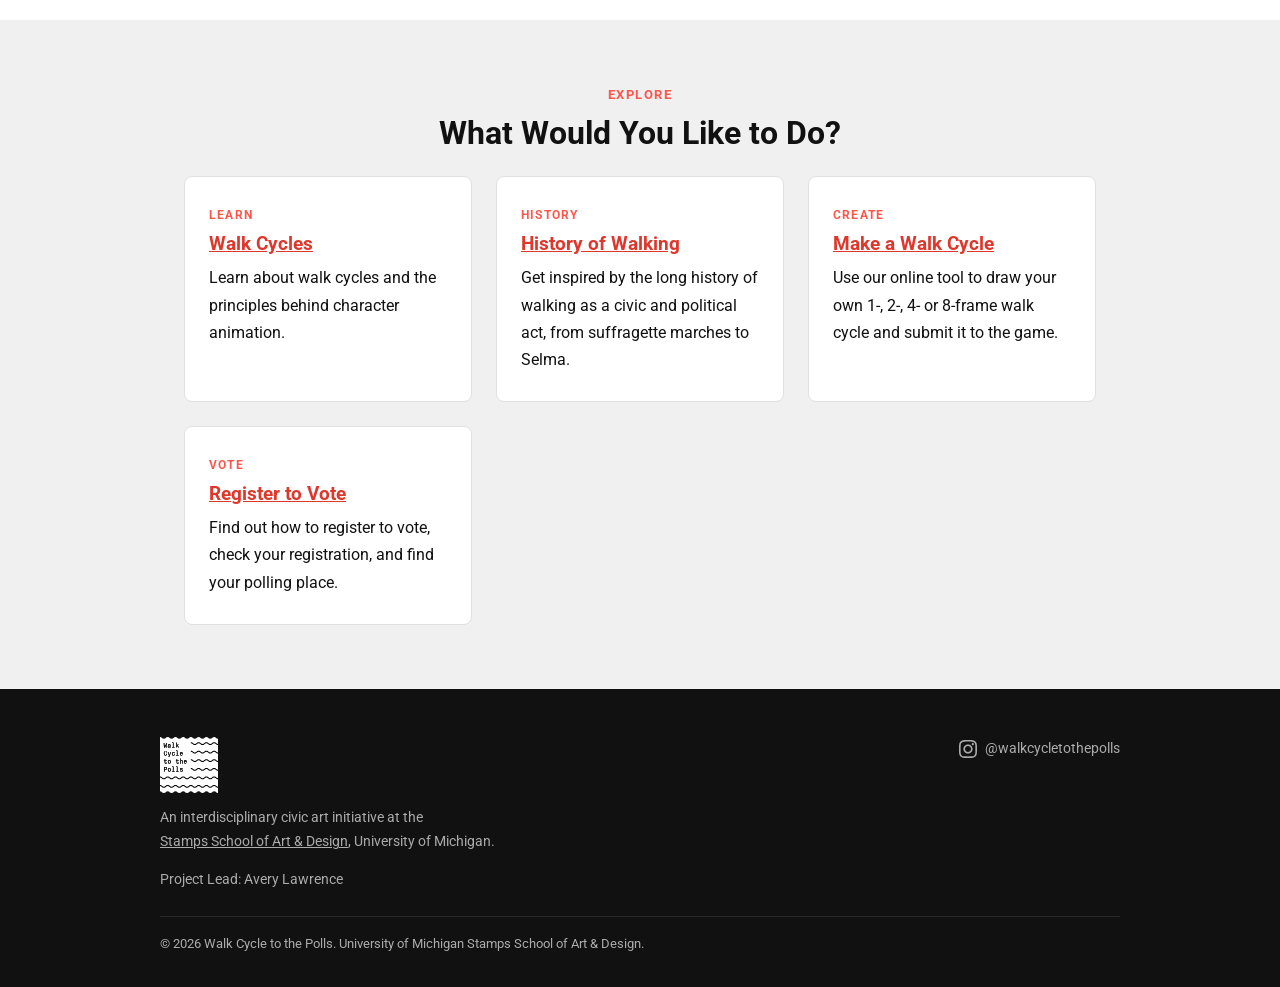
==== commit 215e51fe: "Add Characters search, reorder event carousels, shorten MAC video - Characters page: search box filt" ====
--- a/index.html
+++ b/index.html
@@ -13,7 +13,7 @@
   <link rel="preconnect" href="https://fonts.googleapis.com">
   <link rel="preconnect" href="https://fonts.gstatic.com" crossorigin>
   <link href="https://fonts.googleapis.com/css2?family=Roboto:wght@400;500;700;900&display=swap" rel="stylesheet">
-  <link rel="stylesheet" href="css/style.css?v=16">
+  <link rel="stylesheet" href="css/style.css?v=17">
   <!-- Open Graph -->
   <meta property="og:type" content="website">
   <meta property="og:title" content="Walk Cycle to the Polls">
--- a/css/style.css
+++ b/css/style.css
@@ -1086,3 +1086,22 @@
   color: var(--gray);
 }
 .carousel__count { font-weight: 700; color: var(--black); white-space: nowrap; }
+
+/* ── Characters page search ───────────────────────────────────────────── */
+.char-search { display: flex; flex-wrap: wrap; align-items: center; gap: 8px 14px; margin-bottom: 32px; }
+.char-search__label { font-weight: 700; flex-basis: 100%; }
+.char-search__input {
+  flex: 1 1 280px;
+  max-width: 460px;
+  font: inherit;
+  font-size: 1.05rem;
+  padding: 12px 16px;
+  border: 3px solid var(--teal-dark);
+  border-radius: 999px;
+  background: var(--white);
+  color: var(--black);
+}
+.char-search__input:focus-visible { outline: 3px solid var(--black); outline-offset: 2px; }
+.char-search__status { margin: 0; font-weight: 700; }
+.char-search__empty { font-weight: 500; margin-bottom: 24px; }
+.char-card[hidden] { display: none; }
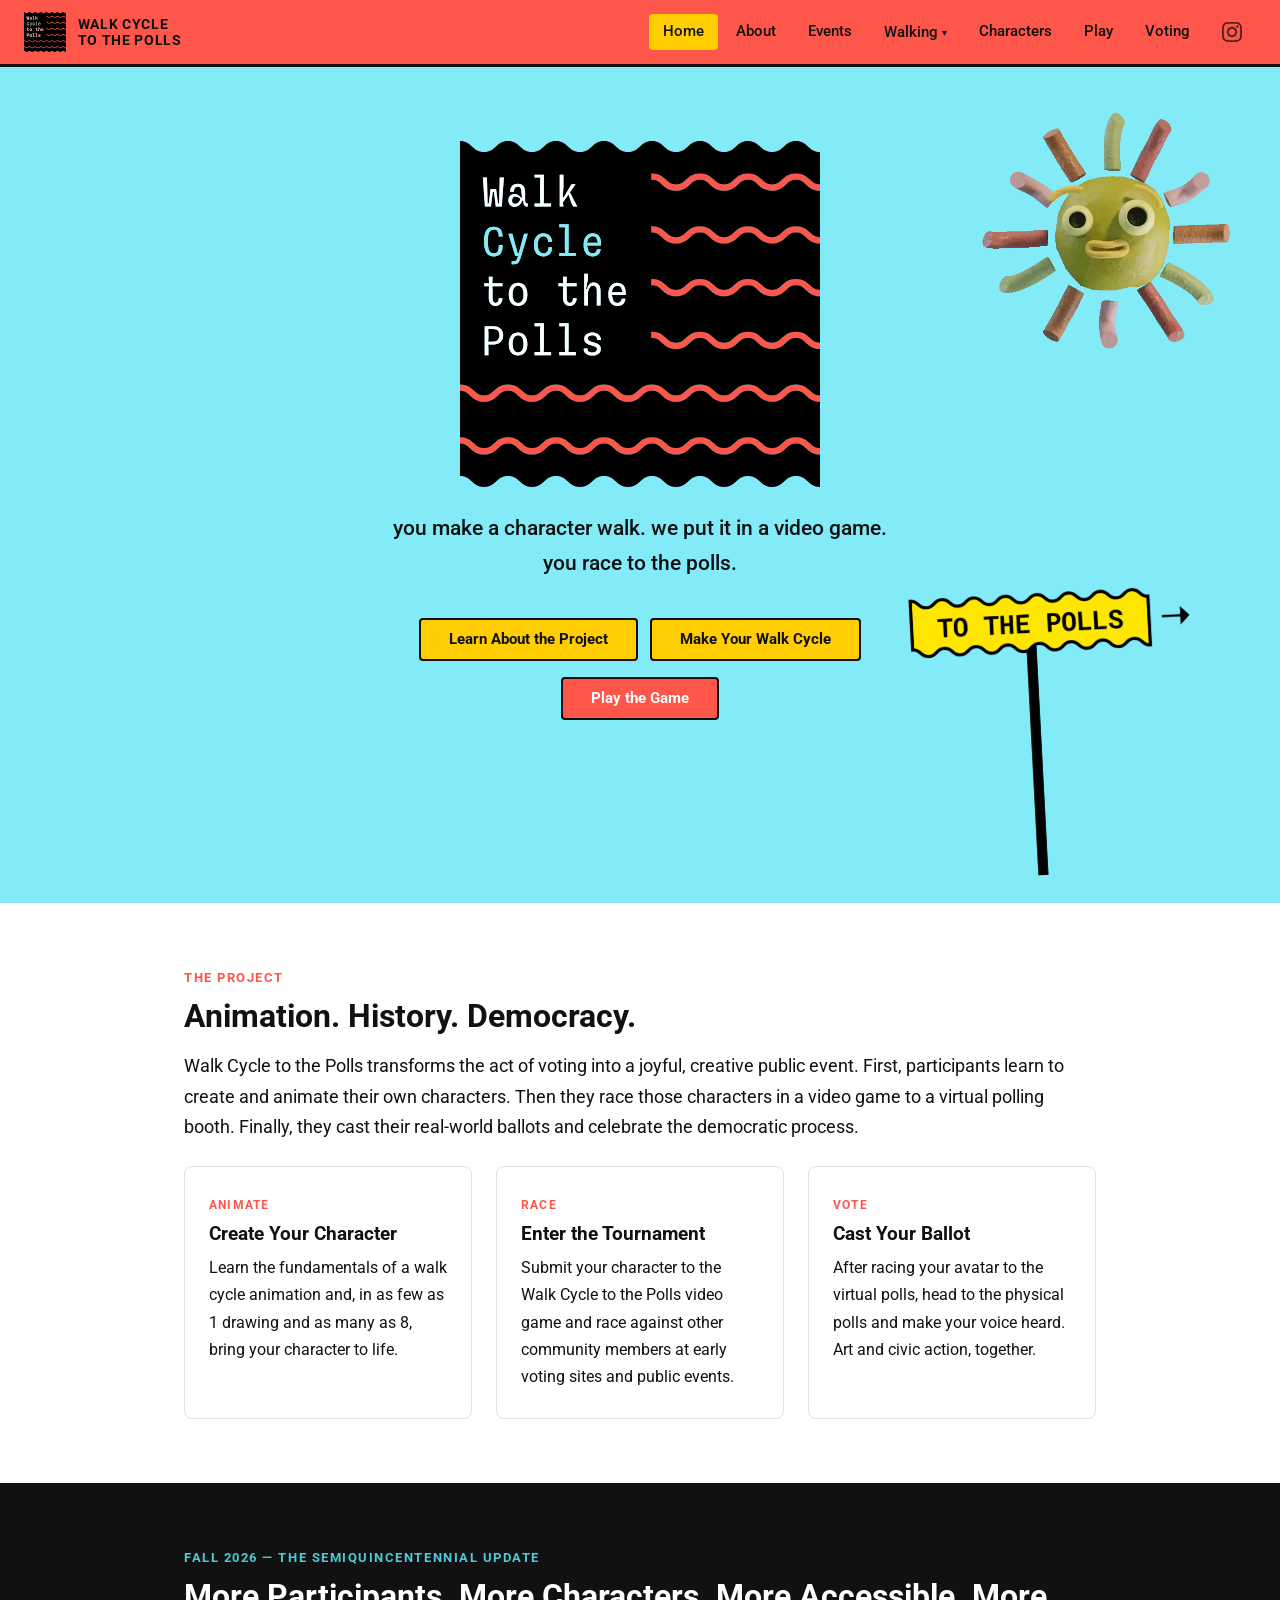
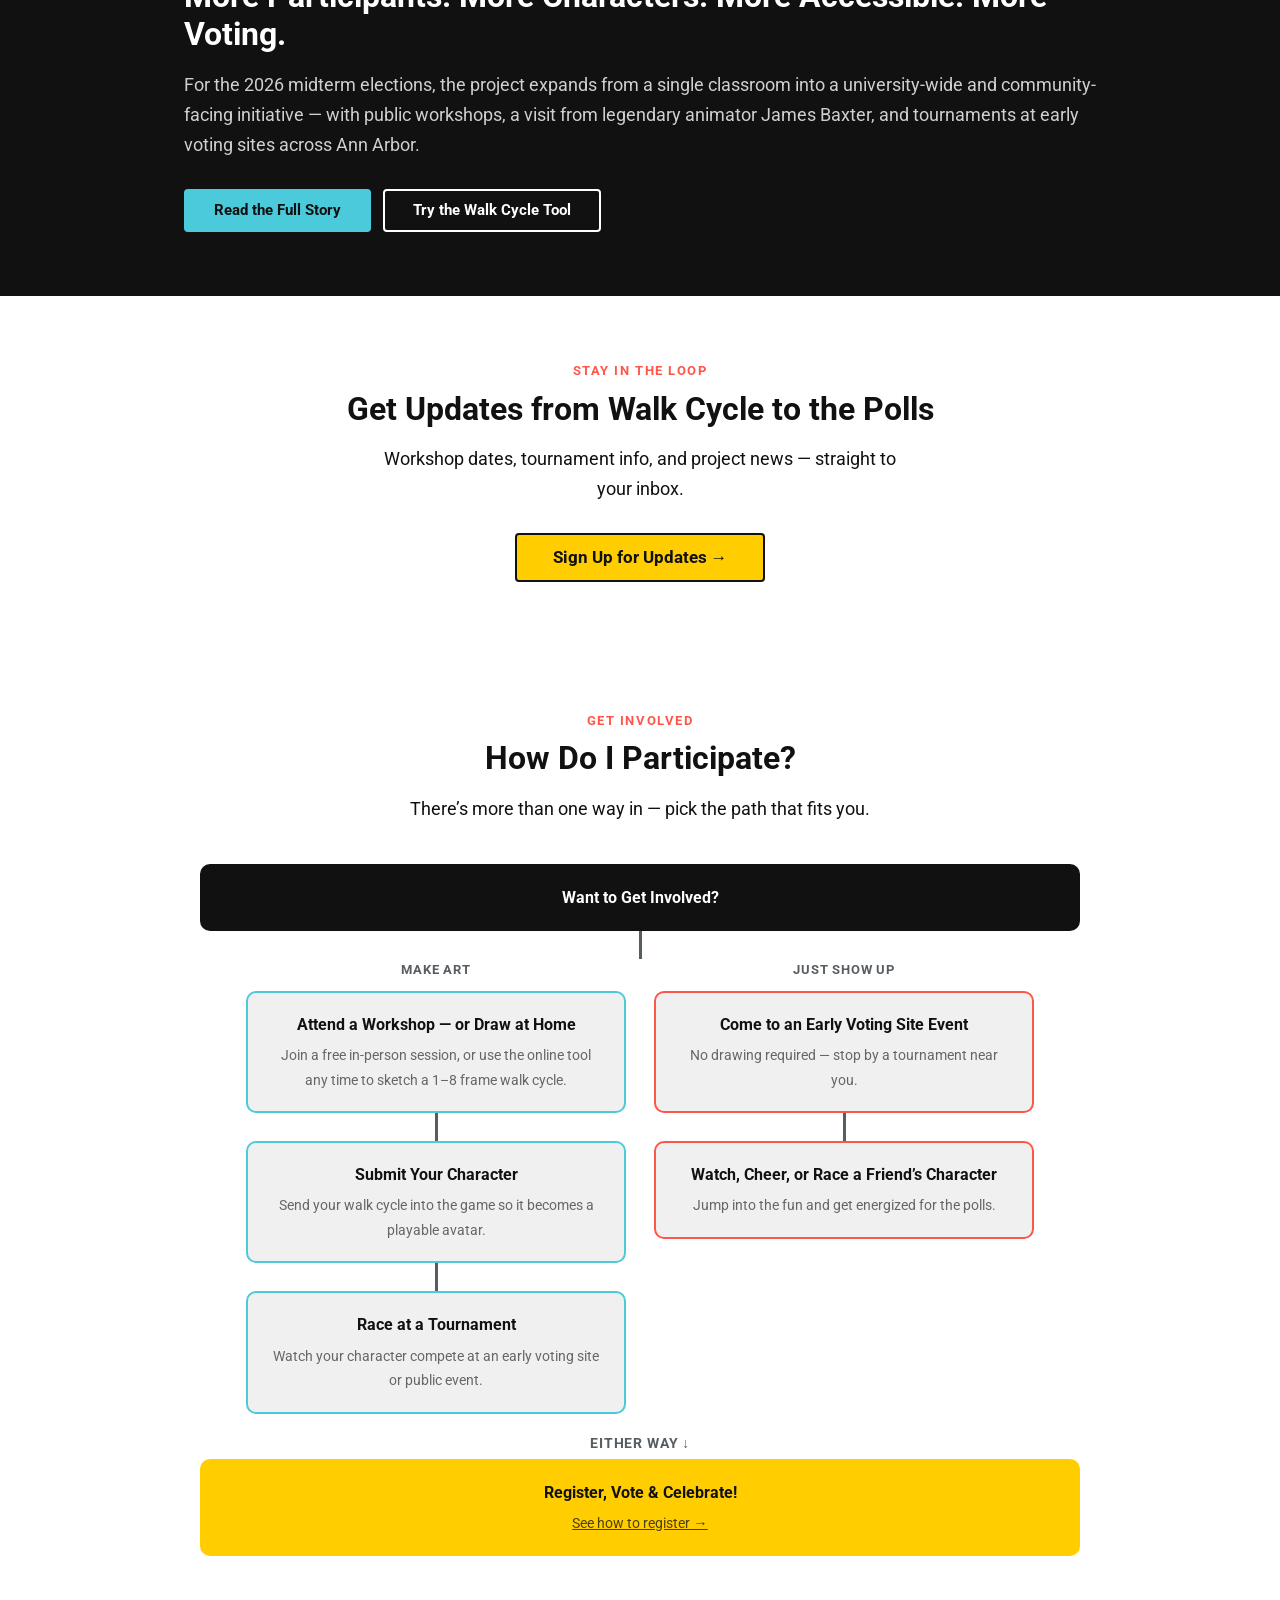
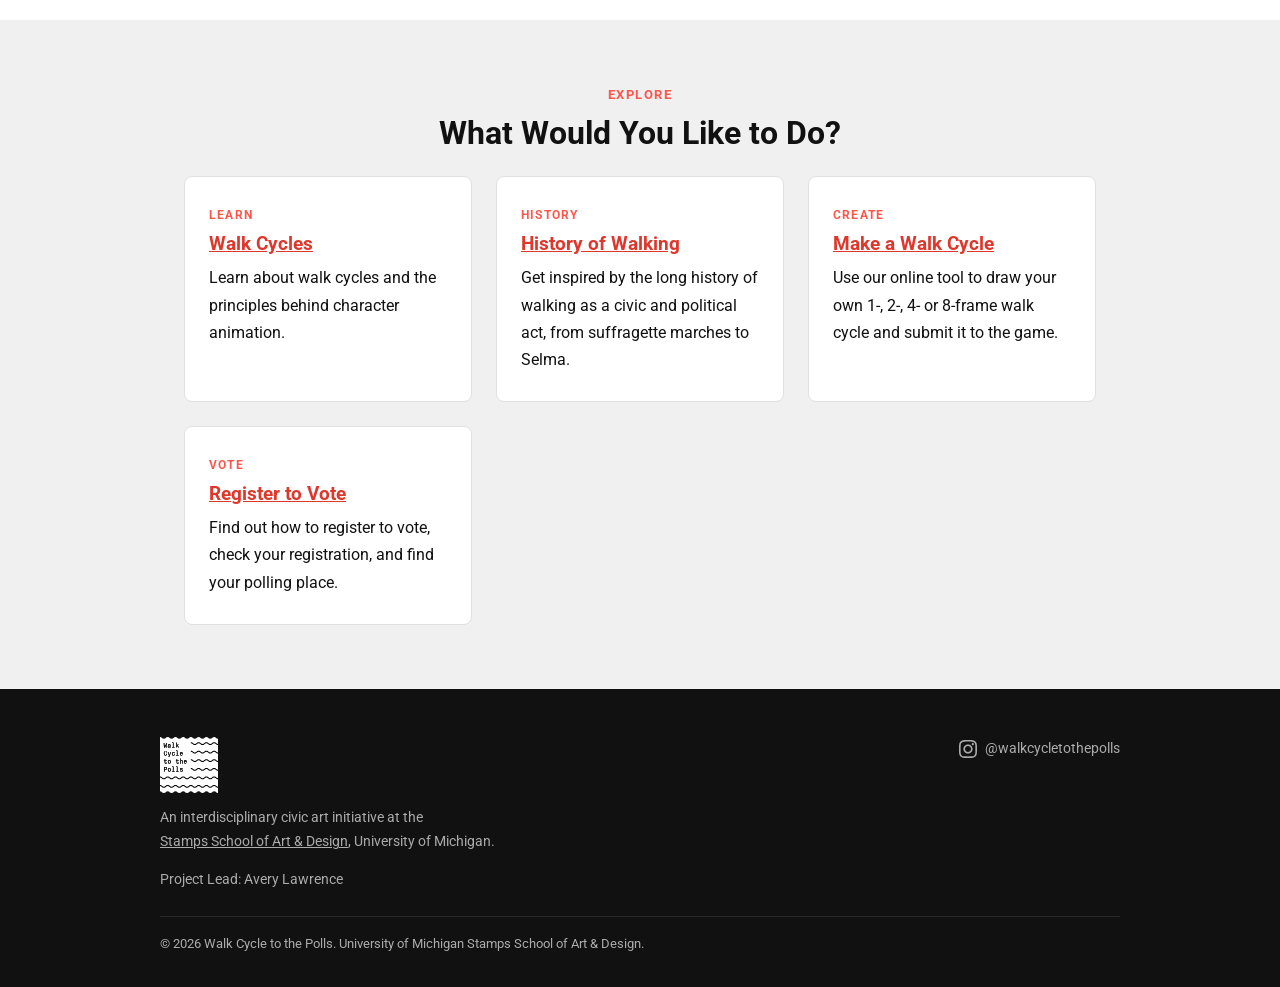
==== commit b0652fe5: "Home hero: random-character parade, To the Polls sign, outlined Play button - Parade now draws 14 bi" ====
--- a/index.html
+++ b/index.html
@@ -13,7 +13,7 @@
   <link rel="preconnect" href="https://fonts.googleapis.com">
   <link rel="preconnect" href="https://fonts.gstatic.com" crossorigin>
   <link href="https://fonts.googleapis.com/css2?family=Roboto:wght@400;500;700;900&display=swap" rel="stylesheet">
-  <link rel="stylesheet" href="css/style.css?v=17">
+  <link rel="stylesheet" href="css/style.css?v=19">
   <!-- Open Graph -->
   <meta property="og:type" content="website">
   <meta property="og:title" content="Walk Cycle to the Polls">
@@ -98,65 +98,75 @@
           <a class="btn btn--purple" href="play.html">Play the Game</a>
         </div>
 
-        <!-- Walking character parade — student walk cycles, Stamps School of Art & Design, U-M -->
+        <!-- "To the Polls" sign, planted in the ground behind the parade -->
+        <img class="hero__sign" src="graphics/WCTTP-to-the-polls-sign.webp" alt="" aria-hidden="true" width="700" height="704">
+
+        <!-- Walking character parade — random characters from the game (images/characters/characters.json,
+             written by scripts/build_characters.py). Each walker becomes a new character every time it exits. -->
         <div class="hero__character-strip" aria-hidden="true" id="parade-strip"></div>
 
         <script>
           (function() {
             if (window.matchMedia('(prefers-reduced-motion: reduce)').matches) return;
 
-            var paradeGifs = [
-              'images/Fuqua-Cal-WALK.2-transparent.gif',
-              'images/Biebel-Grace-P.3-FINAL.gif',
-              'images/Gasser-Elisa-P.3-FINAL.gif',
-              'images/Glynn-Olivia-P.3-FINAL.gif',
-              'images/Hoppe-Jane-P.3-FINAL.gif',
-              'images/Moreno-Ivan-P.3-FINAL.gif',
-              'images/Muqit-Shafiq-P.3-FINAL.gif',
-              'images/Nguyen-Alex-P.3-FINAL.gif',
-              'images/Peng-Michelle-P.3-FINAL.gif',
-              'images/St.Cyr-Oliver-P.3-FINAL.gif',
-              'images/Weinberg-Veronica-P.3-FINAL.gif',
-              'images/White-Nala-P.3-FINAL.gif',
-              'images/Williamson-Sophia-P.3-FINAL.gif'
-            ];
-
-            paradeGifs.sort(function() { return Math.random() - 0.5; });
-
+            var MAX_WALKERS = 14;
+            var FPS = { 8: 8, 4: 6 };
             var strip = document.getElementById('parade-strip');
-            var screenW = window.innerWidth;
-            var endX = screenW + 140; // destination: just off-screen right
-
-            function launch(img, speed) {
-              var dist = endX + 120; // total pixels to travel from -120px to endX
-              img.style.transition = 'none';
-              img.style.left = '-120px'; // start off-screen left
-              // Double rAF ensures the browser paints the reset position before the transition begins
-              requestAnimationFrame(function() {
+
+            fetch('images/characters/characters.json')
+              .then(function(r) { return r.json(); })
+              .then(startParade)
+              .catch(function() { /* no manifest — the hero just shows without a parade */ });
+
+            function startParade(list) {
+              // Shuffle once, then hand characters out in that order so nobody repeats until all have walked
+              for (var i = list.length - 1; i > 0; i--) {
+                var j = Math.floor(Math.random() * (i + 1));
+                var t = list[i]; list[i] = list[j]; list[j] = t;
+              }
+              var nextIdx = 0;
+              function nextCharacter() { var c = list[nextIdx % list.length]; nextIdx++; return c; }
+
+              function dress(walker) {
+                var c = nextCharacter();
+                walker.style.setProperty('--frames', c.frames);
+                walker.style.setProperty('--fps', FPS[c.frames] || 8);
+                walker.firstChild.src = 'images/characters/' + c.file;
+              }
+
+              function launch(walker, speed) {
+                var size = walker.offsetWidth;
+                var endX = window.innerWidth + 20;   // just off-screen right
+                var dist = endX + size;              // from -size (off-screen left) to endX
+                walker.style.transition = 'none';
+                walker.style.left = -size + 'px';
+                // Double rAF ensures the browser paints the reset position before the transition begins
                 requestAnimationFrame(function() {
-                  img.style.transition = 'left ' + (dist / speed).toFixed(1) + 's linear';
-                  img.style.left = endX + 'px';
+                  requestAnimationFrame(function() {
+                    walker.style.transition = 'left ' + (dist / speed).toFixed(1) + 's linear';
+                    walker.style.left = endX + 'px';
+                  });
                 });
-              });
+              }
+
+              for (var k = 0; k < Math.min(MAX_WALKERS, list.length); k++) {
+                (function(k) {
+                  var walker = document.createElement('div');
+                  walker.className = 'parade-walker';
+                  var img = document.createElement('img');
+                  img.alt = '';
+                  walker.appendChild(img);
+                  strip.appendChild(walker);
+                  dress(walker);
+
+                  // Each walker gets a slightly different speed (100–140px/s) so they drift apart over time
+                  var speed = 100 + Math.random() * 40;
+                  walker.addEventListener('transitionend', function() { dress(walker); launch(walker, speed); });
+                  // Stagger entries 1.2s apart so the screen fills naturally rather than flooding all at once
+                  setTimeout(function() { launch(walker, speed); }, k * 1200);
+                })(k);
+              }
             }
-
-            paradeGifs.forEach(function(src, i) {
-              var img = document.createElement('img');
-              img.src = src;
-              img.alt = '';
-              img.setAttribute('role', 'presentation');
-              img.style.cssText = 'position:absolute;bottom:0;height:90px;width:auto;left:-120px;';
-              strip.appendChild(img);
-
-              // Each character gets a slightly different speed (100–140px/s) so they drift apart over time
-              var speed = 100 + Math.random() * 40;
-
-              // Stagger entries: 1.2 s apart so the screen fills naturally rather than flooding all at once
-              setTimeout(function() {
-                launch(img, speed);
-                img.addEventListener('transitionend', function() { launch(img, speed); });
-              }, i * 1200);
-            });
           })();
         </script>
 
--- a/css/style.css
+++ b/css/style.css
@@ -415,12 +415,16 @@
   position: relative;
   overflow: hidden;
   text-align: center;
-  padding: 48px 24px 120px;
+  /* bottom padding clears the parade; the top ~20% of each walker frame is headroom, so it can tuck under the buttons */
+  padding: 24px 24px calc(var(--walker) * 0.8 + var(--ground) - 8px);
+  /* Parade walker frame size; the "ground" the parade walks on sits 28px above the hero's bottom edge */
+  --walker: clamp(110px, 11vw, 150px);
+  --ground: 28px;
 }
 
 .hero__logo {
   width: min(360px, 80vw);
-  margin: 0 auto 32px;
+  margin: 0 auto 24px;
   position: relative;
   z-index: 2;
 }
@@ -465,16 +469,53 @@
   pointer-events: none;
 }
 
-/* Walking character strip */
+/* Walking character strip. Sprite frames put the feet 115/800 (14.4%) up from the frame's
+   bottom, so the strip is lowered by that much to stand everyone on the same ground line. */
 .hero__character-strip {
   position: absolute;
-  bottom: 40px;
+  bottom: calc(var(--ground) - var(--walker) * 0.144);
   left: 0;
   right: 0;
-  height: 100px;
+  height: var(--walker);
   overflow: hidden;
-  z-index: 2;
+  z-index: 1;  /* behind the buttons (2); still in front of the sign, which comes earlier in the page */
   pointer-events: none;
+}
+.parade-walker {
+  position: absolute;
+  bottom: 0;
+  left: -200px;
+  width: var(--walker);
+  height: var(--walker);
+  overflow: hidden;
+}
+.parade-walker img {
+  width: calc(var(--frames) * 100%);
+  max-width: none;
+  height: auto;
+  animation: char-walk calc(var(--frames) / var(--fps) * 1s) steps(var(--frames)) infinite;
+}
+
+/* Home hero: Jacob's coral "Play the Game" button gets the same black outline as the yellow buttons */
+.hero .btn--purple { border-color: var(--black); }
+.hero .btn--purple:hover { border-color: var(--black); }
+
+/* "To the Polls" sign — post planted on the parade's ground line, tilted 3° to the left,
+   behind the walkers (same z-index, but earlier in the page). Pivots on the post's foot (43% across the image). */
+.hero__sign {
+  position: absolute;
+  bottom: var(--ground);
+  right: 6%;
+  height: clamp(170px, 22vw, 300px);
+  width: auto;
+  transform: rotate(-3deg);
+  transform-origin: 43% 100%;
+  z-index: 1;
+  pointer-events: none;
+}
+/* Phones: the buttons stack down the middle, so shrink the sign into the bottom-right corner beside them */
+@media (max-width: 600px) {
+  .hero__sign { height: 104px; right: 4px; }
 }
 
 
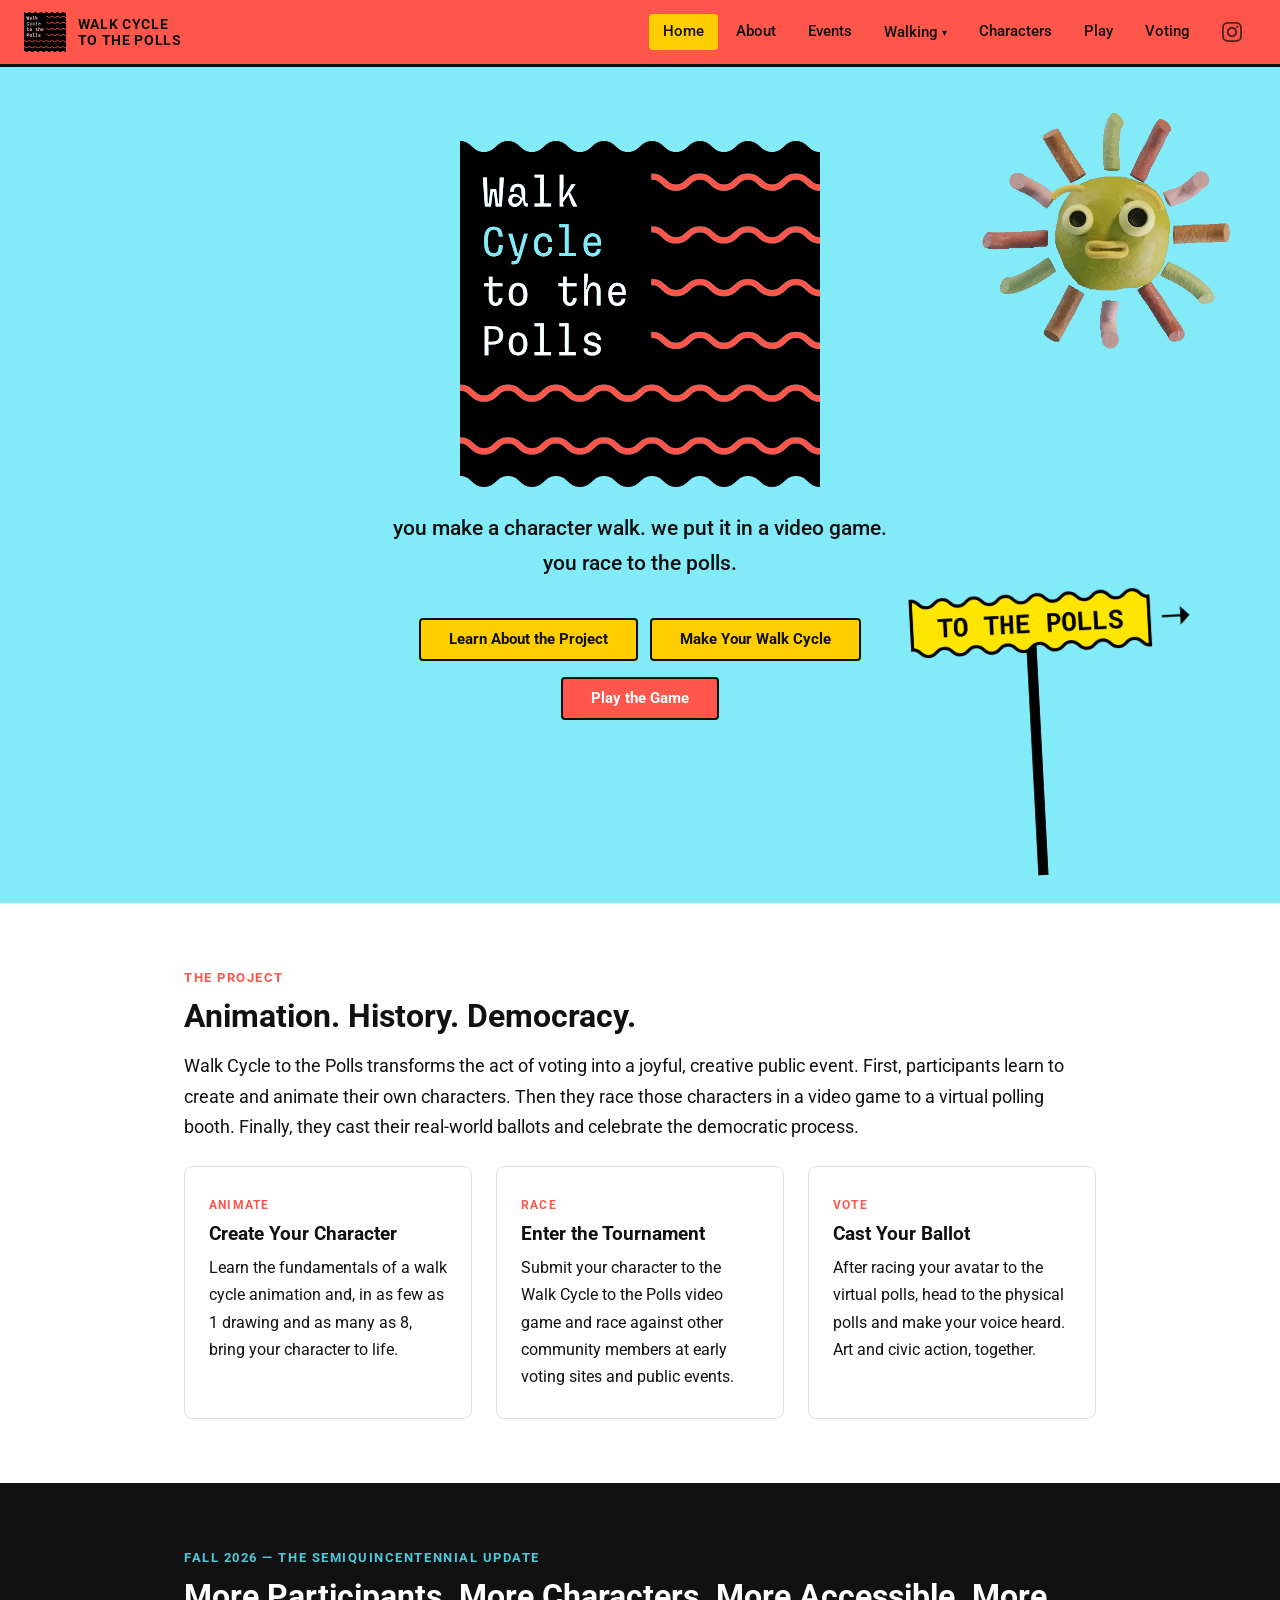
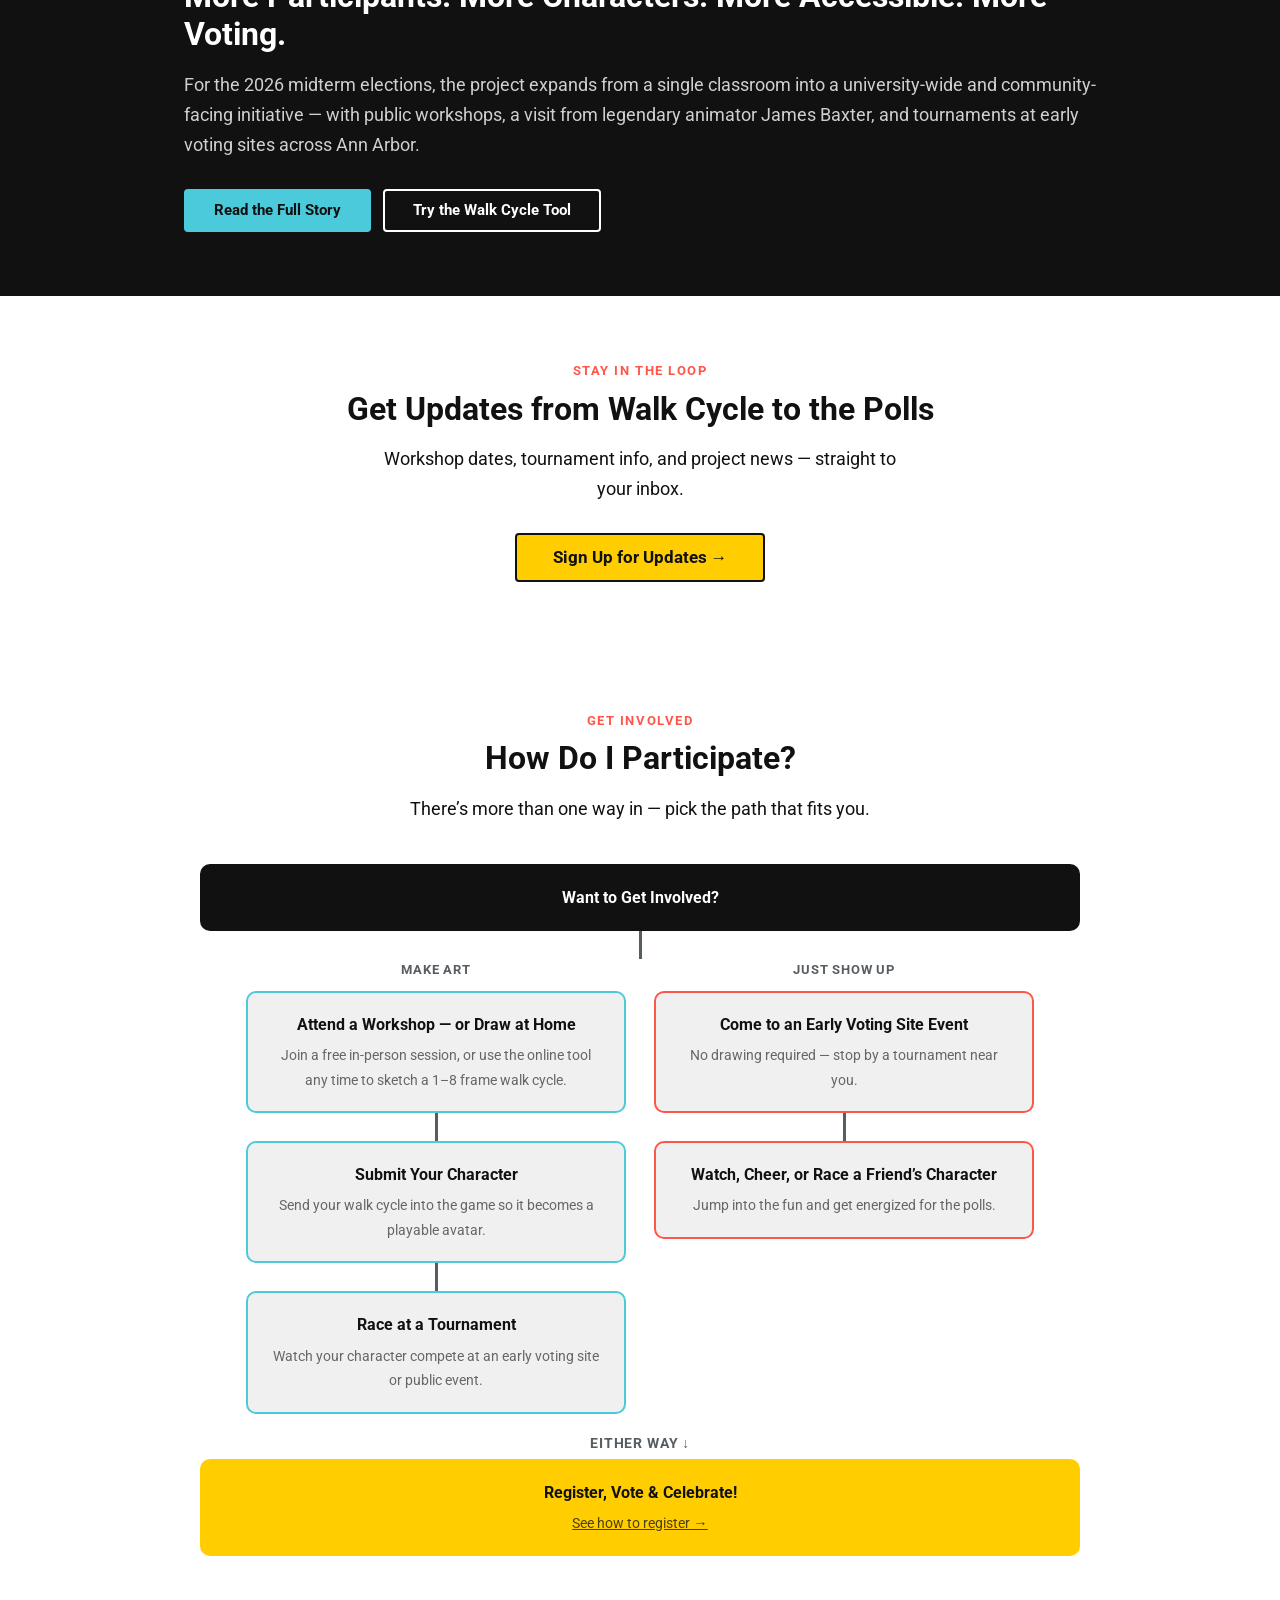
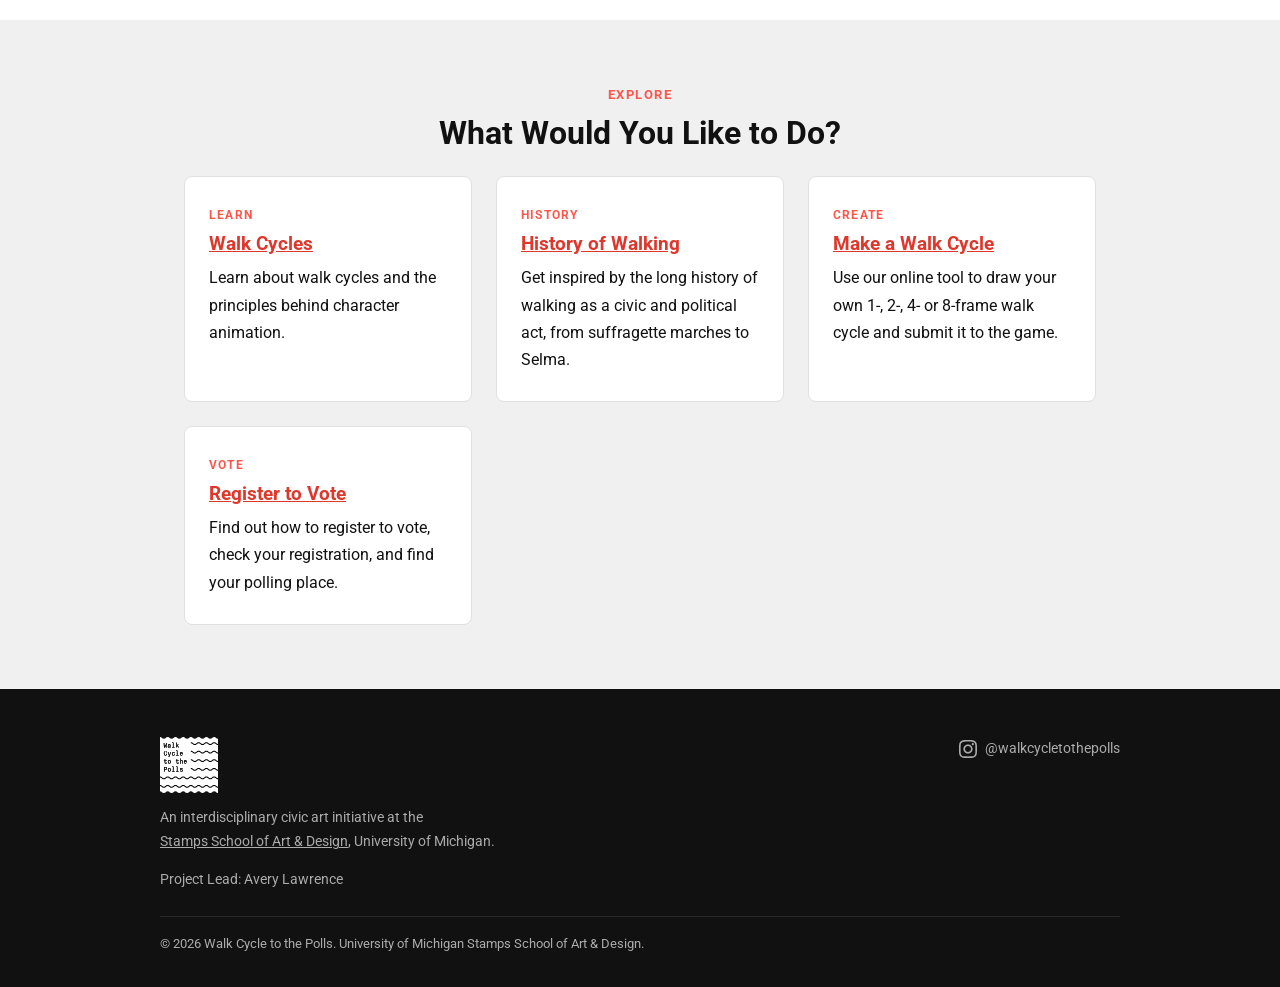
==== commit aaf57cff: "Add GoatCounter analytics and event counts for downloads, exports and submissions Co-Authored-By: Cl" ====
--- a/index.html
+++ b/index.html
@@ -342,5 +342,7 @@
   </div>
 
   <script src="js/nav.js"></script>
+  <!-- Privacy-friendly visit counts (no cookies): https://walkcycletothepolls.goatcounter.com -->
+  <script data-goatcounter="https://walkcycletothepolls.goatcounter.com/count" async src="https://gc.zgo.at/count.js"></script>
 </body>
 </html>
